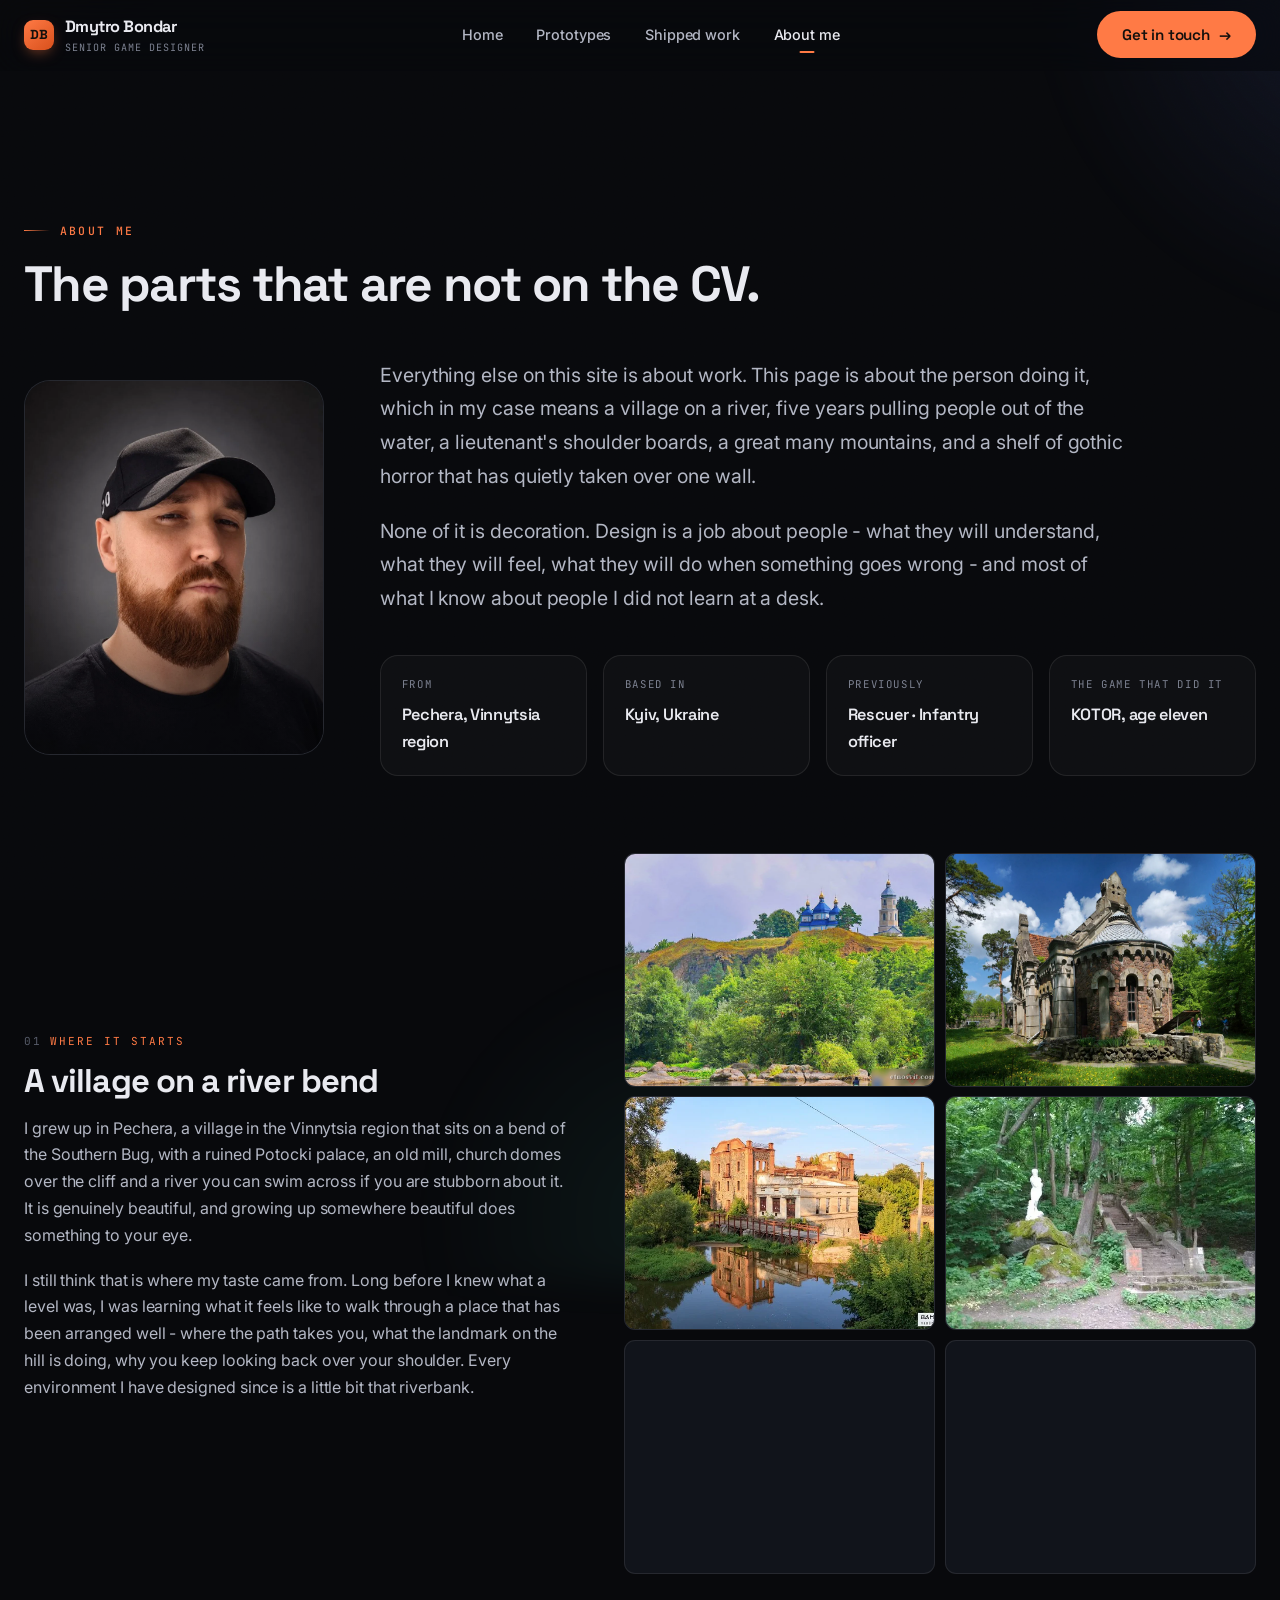
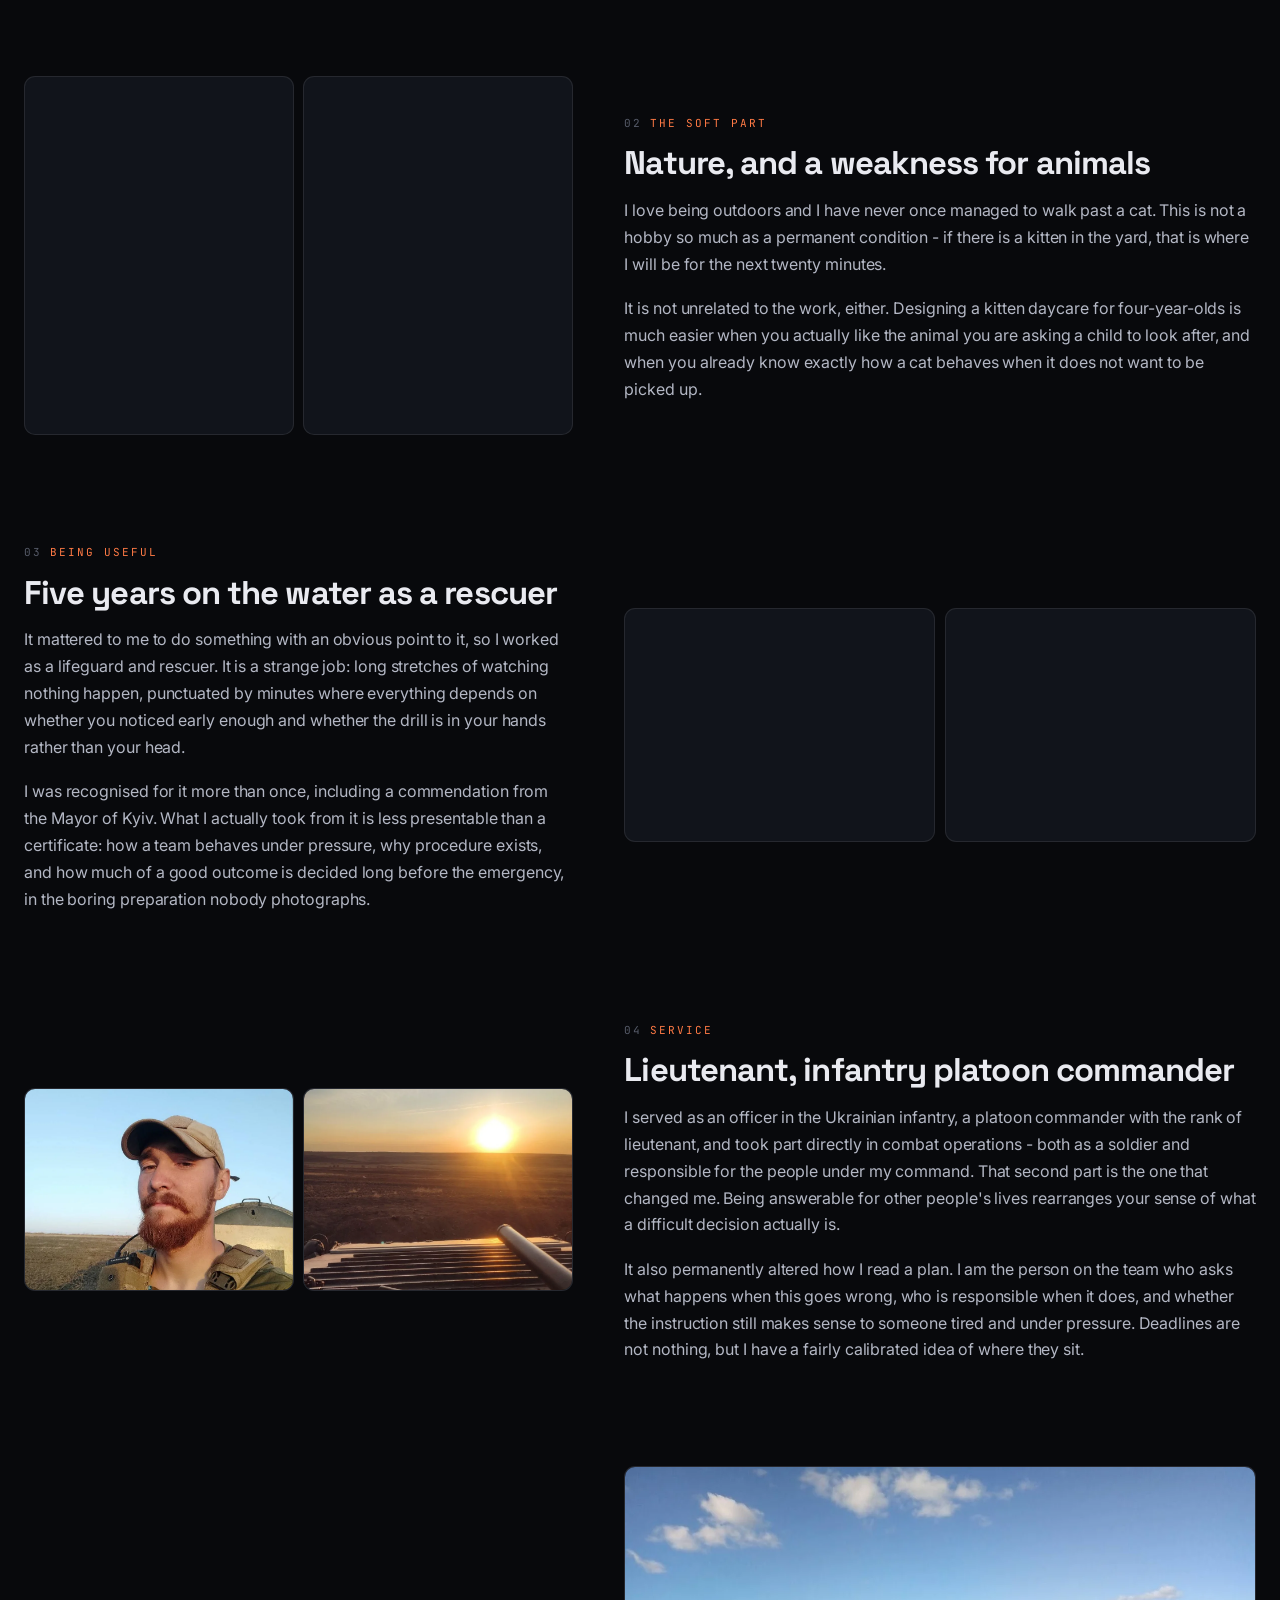
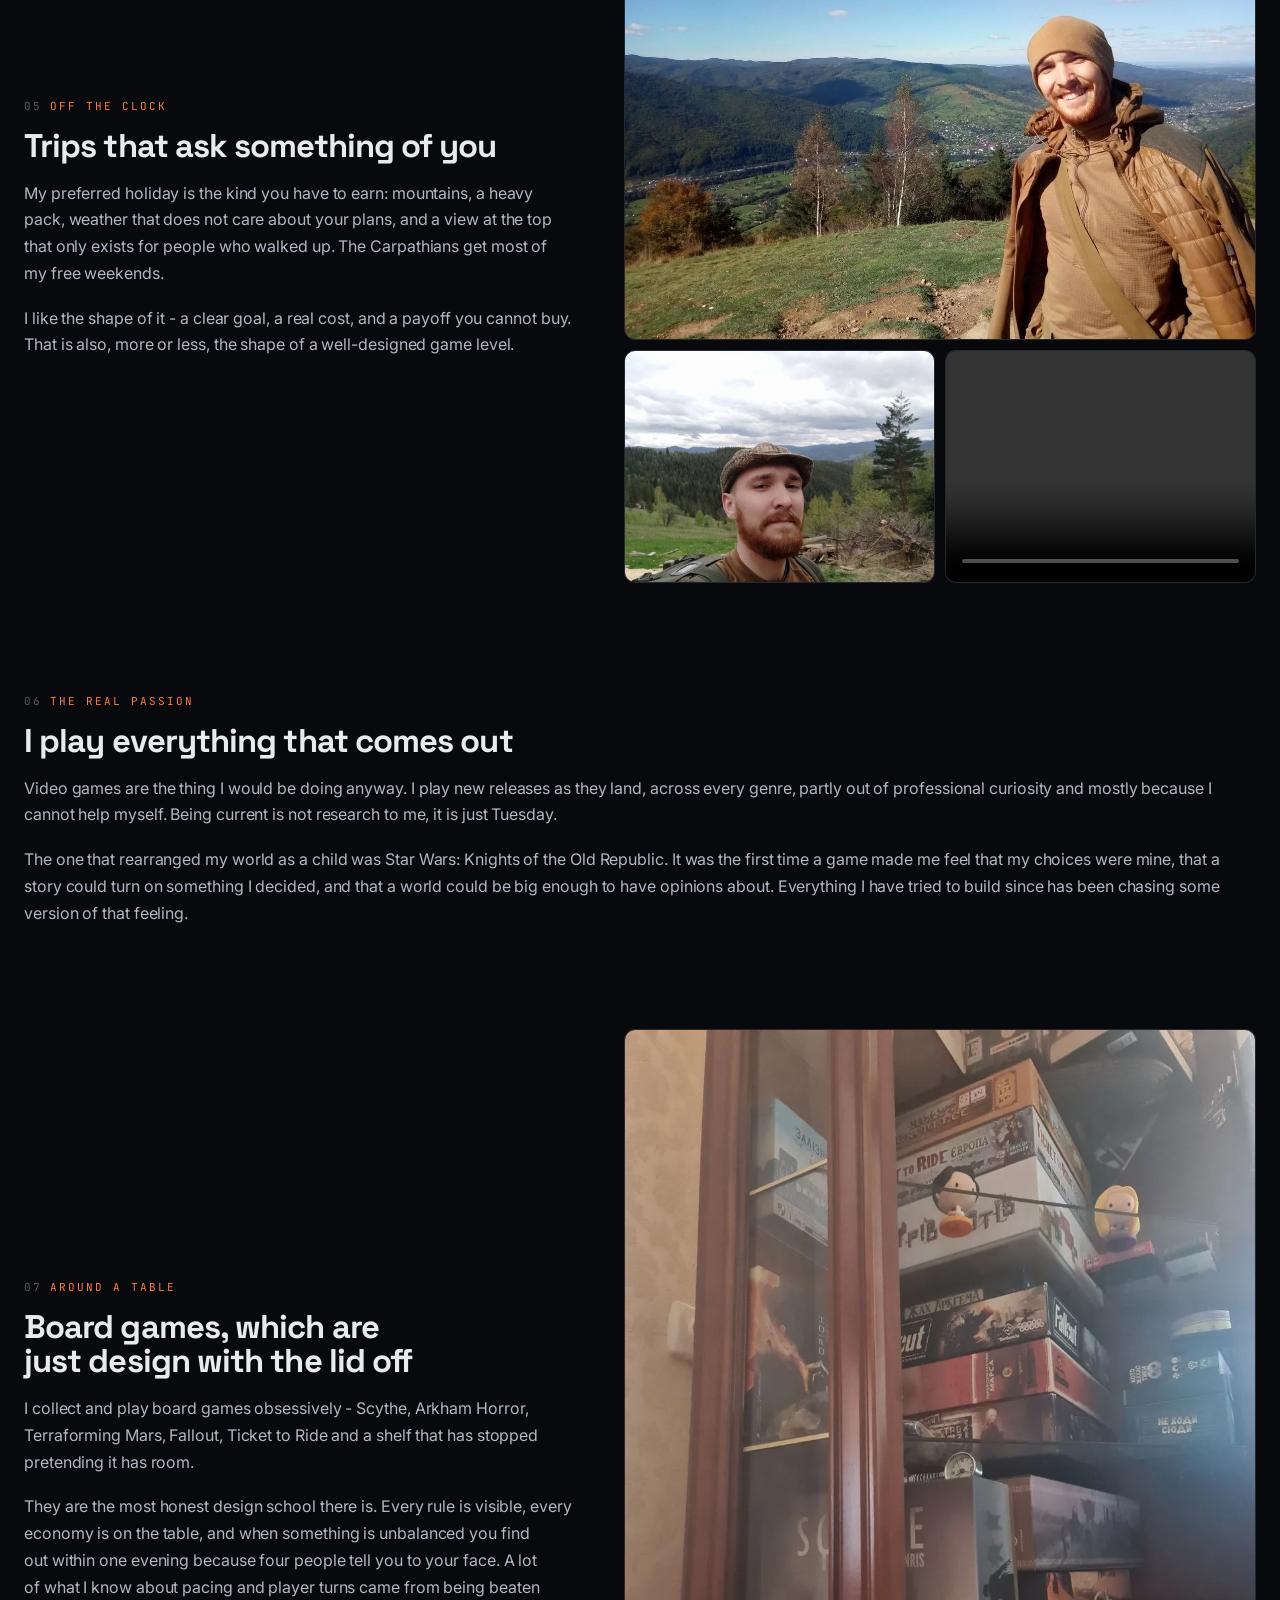
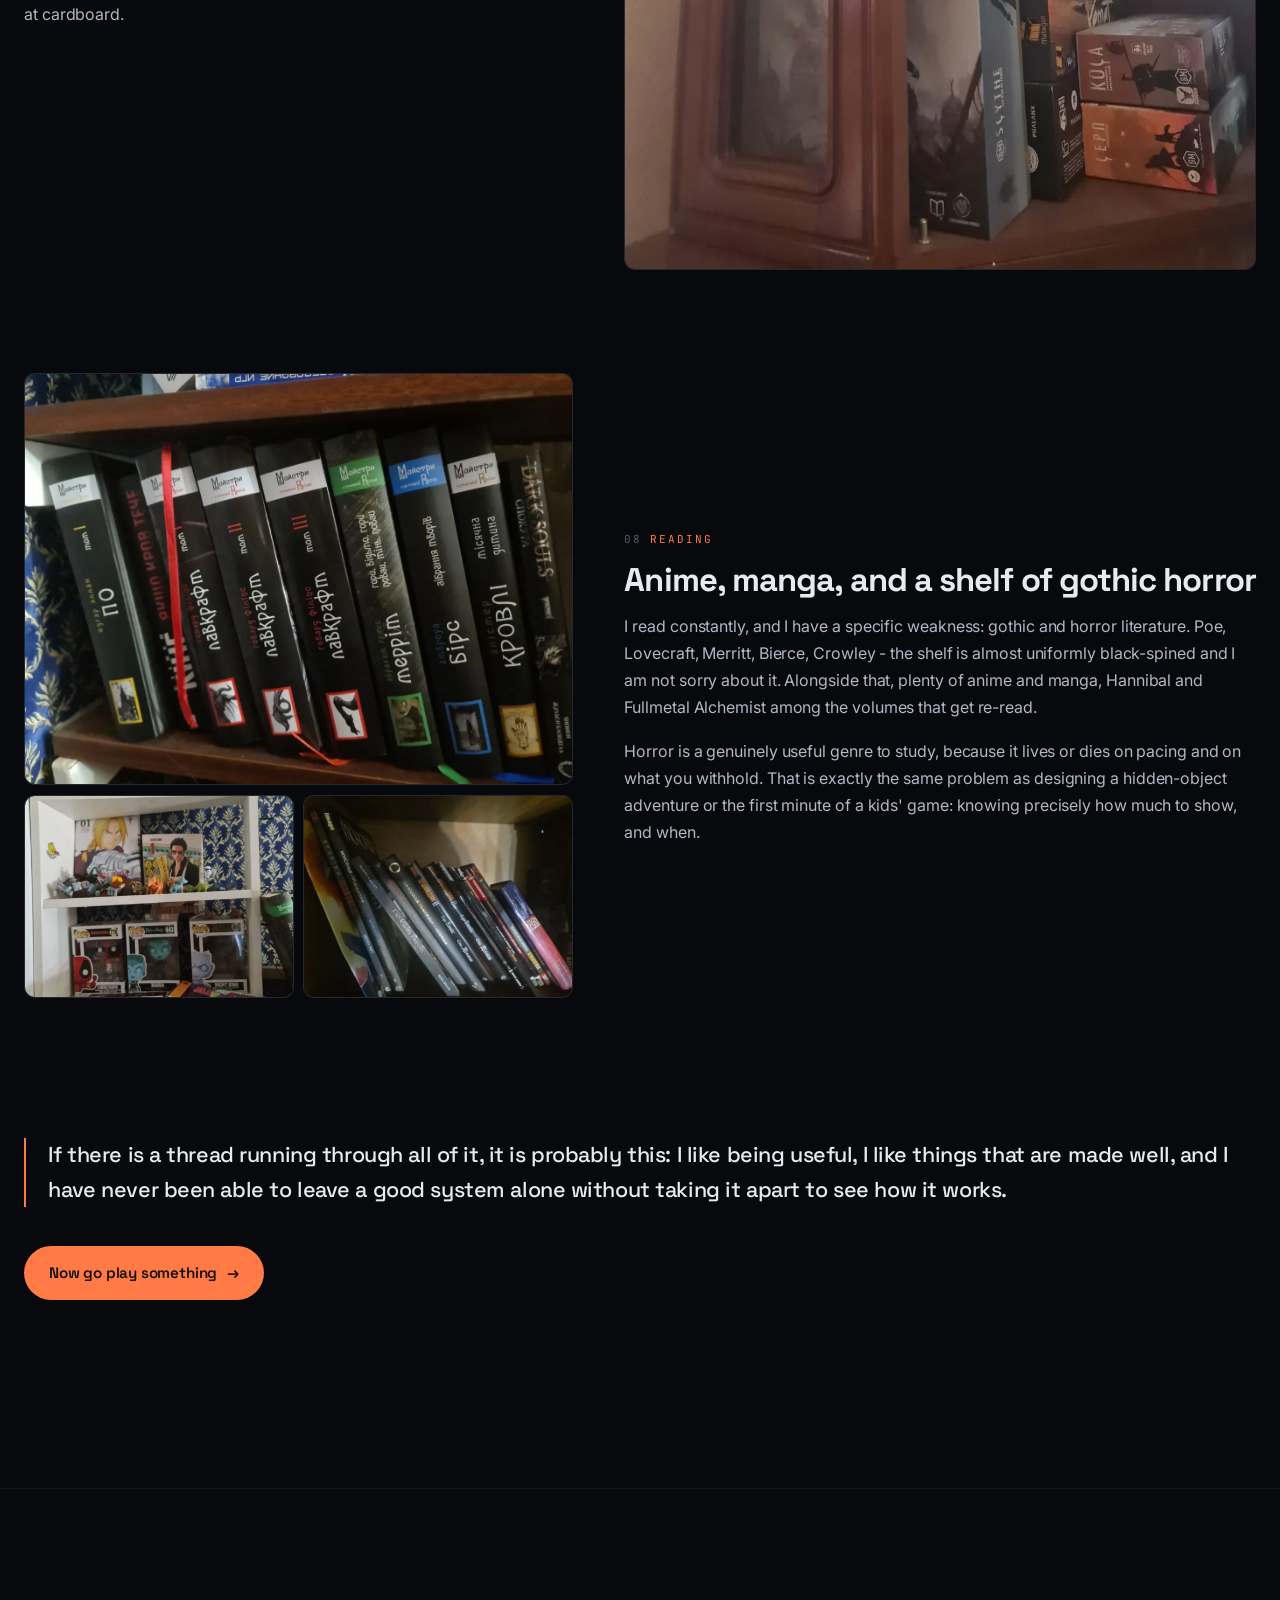
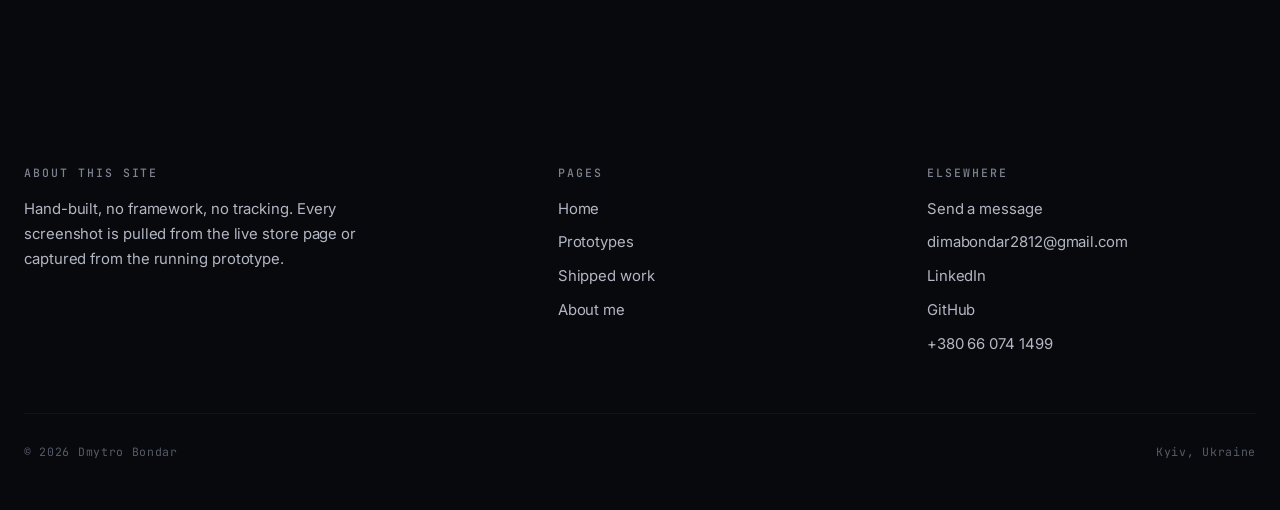
==== about.html @ 430f9eea "Lead with prototypes, add About page and a working contact form - New hero: natural headline plus th" ====
<!doctype html>
<html lang="en">
<head>
<meta charset="utf-8">
<meta name="viewport" content="width=device-width, initial-scale=1">
<title>About me - Dmytro Bondar</title>
<meta name="description" content="The parts that are not on the CV: a village in Vinnytsia region, five years as a rescuer, service as an infantry officer, mountains, board games and gothic horror.">
<meta name="author" content="Dmytro Bondar">
<link rel="canonical" href="https://jotunlegion.github.io/about.html">
<meta property="og:type" content="website">
<meta property="og:title" content="About me - Dmytro Bondar">
<meta property="og:description" content="The parts that are not on the CV: a village in Vinnytsia region, five years as a rescuer, service as an infantry officer, mountains, board games and gothic horror.">
<meta property="og:url" content="https://jotunlegion.github.io/about.html">
<meta name="twitter:card" content="summary_large_image">
<meta name="theme-color" content="#08090c">
<link rel="icon" href="data:image/svg+xml,%3Csvg xmlns='http://www.w3.org/2000/svg' viewBox='0 0 64 64'%3E%3Crect width='64' height='64' rx='15' fill='%23ff7a45'/%3E%3Ctext x='32' y='44' font-family='monospace' font-size='34' font-weight='bold' text-anchor='middle' fill='%2314100d'%3EDB%3C/text%3E%3C/svg%3E">
<link rel="preconnect" href="https://fonts.googleapis.com">
<link rel="preconnect" href="https://fonts.gstatic.com" crossorigin>
<link href="https://fonts.googleapis.com/css2?family=Inter:wght@400;500;600&family=JetBrains+Mono:wght@400;500&family=Space+Grotesk:wght@500;600;700&display=swap" rel="stylesheet">
<link rel="stylesheet" href="assets/css/style.css">
</head>
<body>
<a class="skip" href="#main">Skip to content</a>
<header class="nav">
  <div class="nav-inner">
    <a class="brand" href="index.html">
      <span class="mark" aria-hidden="true">DB</span>
      <span>Dmytro Bondar<small>SENIOR GAME DESIGNER</small></span>
    </a>
    <nav class="nav-links" aria-label="Main"><a href="index.html">Home</a><a href="lab.html">Prototypes</a><a href="work.html">Shipped work</a><a href="about.html" class="active" aria-current="page">About me</a><a class="nav-contact-m" href="#" data-contact>Get in touch &rarr;</a></nav>
    <button class="btn nav-cta" type="button" data-contact>Get in touch <span class="arrow" aria-hidden="true">&rarr;</span></button>
    <button class="burger" aria-label="Menu" aria-expanded="false"><span></span><span></span><span></span></button>
  </div>
</header>
<main id="main">

<section class="section" style="padding-bottom:clamp(3rem,6vw,5rem)">
  <div class="shell">
    <div class="section-head" style="max-width:none;margin-bottom:clamp(2rem,4vw,3rem)">
      <span class="eyebrow" data-reveal>About me</span>
      <h2 data-reveal>The parts that are not on the CV.</h2>
    </div>
    <div class="about-hero">
      <div class="about-portrait" data-reveal>
        <img src="assets/img/life/portrait.webp" alt="Dmytro Bondar" loading="eager" decoding="async">
      </div>
      <div data-reveal style="--d:120ms">
        <p class="lead">
          Everything else on this site is about work. This page is about the person doing it, which
          in my case means a village on a river, five years pulling people out of the water, a
          lieutenant's shoulder boards, a great many mountains, and a shelf of gothic horror that
          has quietly taken over one wall.
        </p>
        <p class="lead" style="margin-top:1.1rem">
          None of it is decoration. Design is a job about people - what they will understand, what
          they will feel, what they will do when something goes wrong - and most of what I know
          about people I did not learn at a desk.
        </p>
        <div class="fact-strip"><div class="fact" data-reveal data-reveal-group="fx"><span class="k">From</span><span class="v">Pechera, Vinnytsia region</span></div><div class="fact" data-reveal data-reveal-group="fx"><span class="k">Based in</span><span class="v">Kyiv, Ukraine</span></div><div class="fact" data-reveal data-reveal-group="fx"><span class="k">Previously</span><span class="v">Rescuer &middot; Infantry officer</span></div><div class="fact" data-reveal data-reveal-group="fx"><span class="k">The game that did it</span><span class="v">KOTOR, age eleven</span></div></div>
      </div>
    </div>
  </div>
</section>

<section class="section" style="padding-top:0">
  <div class="shell">
    <div class="story">
  <div class="story-item" data-reveal>
    <div class="story-text">
      <span class="story-kicker"><span class="num">01</span> Where it starts</span>
      <h3>A village on a river bend</h3>
      <p>I grew up in Pechera, a village in the Vinnytsia region that sits on a bend of the Southern Bug, with a ruined Potocki palace, an old mill, church domes over the cliff and a river you can swim across if you are stubborn about it. It is genuinely beautiful, and growing up somewhere beautiful does something to your eye.</p><p>I still think that is where my taste came from. Long before I knew what a level was, I was learning what it feels like to walk through a place that has been arranged well - where the path takes you, what the landmark on the hill is doing, why you keep looking back over your shoulder. Every environment I have designed since is a little bit that riverbank.</p>
    </div>
    <div class="shots"><figure><img src="assets/img/life/village-1.webp" alt="A village on a river bend" loading="lazy" decoding="async"></figure><figure><img src="assets/img/life/village-2.webp" alt="A village on a river bend" loading="lazy" decoding="async"></figure><figure><img src="assets/img/life/village-3.webp" alt="A village on a river bend" loading="lazy" decoding="async"></figure><figure><img src="assets/img/life/village-4.webp" alt="A village on a river bend" loading="lazy" decoding="async"></figure><figure><img src="assets/img/life/village-5.webp" alt="A village on a river bend" loading="lazy" decoding="async"></figure><figure><img src="assets/img/life/village-6.webp" alt="A village on a river bend" loading="lazy" decoding="async"></figure></div>
  </div>
  <div class="story-item" data-reveal>
    <div class="story-text">
      <span class="story-kicker"><span class="num">02</span> The soft part</span>
      <h3>Nature, and a weakness for animals</h3>
      <p>I love being outdoors and I have never once managed to walk past a cat. This is not a hobby so much as a permanent condition - if there is a kitten in the yard, that is where I will be for the next twenty minutes.</p><p>It is not unrelated to the work, either. Designing a kitten daycare for four-year-olds is much easier when you actually like the animal you are asking a child to look after, and when you already know exactly how a cat behaves when it does not want to be picked up.</p>
    </div>
    <div class="shots tall"><figure><img src="assets/img/life/animals-1.webp" alt="Nature, and a weakness for animals" loading="lazy" decoding="async"></figure><figure><img src="assets/img/life/animals-2.webp" alt="Nature, and a weakness for animals" loading="lazy" decoding="async"></figure></div>
  </div>
  <div class="story-item" data-reveal>
    <div class="story-text">
      <span class="story-kicker"><span class="num">03</span> Being useful</span>
      <h3>Five years on the water as a rescuer</h3>
      <p>It mattered to me to do something with an obvious point to it, so I worked as a lifeguard and rescuer. It is a strange job: long stretches of watching nothing happen, punctuated by minutes where everything depends on whether you noticed early enough and whether the drill is in your hands rather than your head.</p><p>I was recognised for it more than once, including a commendation from the Mayor of Kyiv. What I actually took from it is less presentable than a certificate: how a team behaves under pressure, why procedure exists, and how much of a good outcome is decided long before the emergency, in the boring preparation nobody photographs.</p>
    </div>
    <div class="shots"><figure><img src="assets/img/life/rescue-1.webp" alt="Five years on the water as a rescuer" loading="lazy" decoding="async"></figure><figure><img src="assets/img/life/rescue-2.webp" alt="Five years on the water as a rescuer" loading="lazy" decoding="async"></figure></div>
  </div>
  <div class="story-item" data-reveal>
    <div class="story-text">
      <span class="story-kicker"><span class="num">04</span> Service</span>
      <h3>Lieutenant, infantry platoon commander</h3>
      <p>I served as an officer in the Ukrainian infantry, a platoon commander with the rank of lieutenant, and took part directly in combat operations - both as a soldier and responsible for the people under my command. That second part is the one that changed me. Being answerable for other people's lives rearranges your sense of what a difficult decision actually is.</p><p>It also permanently altered how I read a plan. I am the person on the team who asks what happens when this goes wrong, who is responsible when it does, and whether the instruction still makes sense to someone tired and under pressure. Deadlines are not nothing, but I have a fairly calibrated idea of where they sit.</p>
    </div>
    <div class="shots"><figure><img src="assets/img/life/army-1.webp" alt="Lieutenant, infantry platoon commander" loading="lazy" decoding="async"></figure><figure><img src="assets/img/life/army-2.webp" alt="Lieutenant, infantry platoon commander" loading="lazy" decoding="async"></figure></div>
  </div>
  <div class="story-item" data-reveal>
    <div class="story-text">
      <span class="story-kicker"><span class="num">05</span> Off the clock</span>
      <h3>Trips that ask something of you</h3>
      <p>My preferred holiday is the kind you have to earn: mountains, a heavy pack, weather that does not care about your plans, and a view at the top that only exists for people who walked up. The Carpathians get most of my free weekends.</p><p>I like the shape of it - a clear goal, a real cost, and a payoff you cannot buy. That is also, more or less, the shape of a well-designed game level.</p>
    </div>
    <div class="shots"><figure><img src="assets/img/life/travel-1.webp" alt="Trips that ask something of you" loading="lazy" decoding="async"></figure><figure><img src="assets/img/life/travel-2.webp" alt="Trips that ask something of you" loading="lazy" decoding="async"></figure><figure><video src="assets/img/life/travel.mp4" muted loop playsinline controls preload="metadata" aria-label="Trips that ask something of you"></video></figure></div>
  </div>
  <div class="story-item" data-reveal style="grid-template-columns:1fr">
    <div class="story-text">
      <span class="story-kicker"><span class="num">06</span> The real passion</span>
      <h3>I play everything that comes out</h3>
      <p>Video games are the thing I would be doing anyway. I play new releases as they land, across every genre, partly out of professional curiosity and mostly because I cannot help myself. Being current is not research to me, it is just Tuesday.</p><p>The one that rearranged my world as a child was <a href="https://store.steampowered.com/app/32370/STAR_WARS_Knights_of_the_Old_Republic/" target="_blank" rel="noopener">Star Wars: Knights of the Old Republic</a>. It was the first time a game made me feel that my choices were mine, that a story could turn on something I decided, and that a world could be big enough to have opinions about. Everything I have tried to build since has been chasing some version of that feeling.</p>
    </div>
  </div>
  <div class="story-item" data-reveal>
    <div class="story-text">
      <span class="story-kicker"><span class="num">07</span> Around a table</span>
      <h3>Board games, which are just design with the lid off</h3>
      <p>I collect and play board games obsessively - Scythe, Arkham Horror, Terraforming Mars, Fallout, Ticket to Ride and a shelf that has stopped pretending it has room.</p><p>They are the most honest design school there is. Every rule is visible, every economy is on the table, and when something is unbalanced you find out within one evening because four people tell you to your face. A lot of what I know about pacing and player turns came from being beaten at cardboard.</p>
    </div>
    <div class="shots tall one"><figure><img src="assets/img/life/tabletop.webp" alt="Board games, which are just design with the lid off" loading="lazy" decoding="async"></figure></div>
  </div>
  <div class="story-item" data-reveal>
    <div class="story-text">
      <span class="story-kicker"><span class="num">08</span> Reading</span>
      <h3>Anime, manga, and a shelf of gothic horror</h3>
      <p>I read constantly, and I have a specific weakness: gothic and horror literature. Poe, Lovecraft, Merritt, Bierce, Crowley - the shelf is almost uniformly black-spined and I am not sorry about it. Alongside that, plenty of anime and manga, Hannibal and Fullmetal Alchemist among the volumes that get re-read.</p><p>Horror is a genuinely useful genre to study, because it lives or dies on pacing and on what you withhold. That is exactly the same problem as designing a hidden-object adventure or the first minute of a kids' game: knowing precisely how much to show, and when.</p>
    </div>
    <div class="shots"><figure><img src="assets/img/life/books-1.webp" alt="Anime, manga, and a shelf of gothic horror" loading="lazy" decoding="async"></figure><figure><img src="assets/img/life/books-2.webp" alt="Anime, manga, and a shelf of gothic horror" loading="lazy" decoding="async"></figure><figure><img src="assets/img/life/books-3.webp" alt="Anime, manga, and a shelf of gothic horror" loading="lazy" decoding="async"></figure></div>
  </div></div>
  </div>
</section>

<section class="section" style="padding-top:0">
  <div class="shell">
    <p class="quote" data-reveal>
      If there is a thread running through all of it, it is probably this: I like being useful, I
      like things that are made well, and I have never been able to leave a good system alone
      without taking it apart to see how it works.
    </p>
    <div style="margin-top:2.4rem" data-reveal>
      <a class="btn" href="lab.html">Now go play something <span class="arrow" aria-hidden="true">&rarr;</span></a>
    </div>
  </div>
</section>

</main>
<footer class="footer">
  <div class="shell">
    <p class="big-cta" data-reveal>Have a game that needs a designer?<br><a href="#" data-contact>Write me a message &rarr;</a></p>
    <div class="footer-grid" style="margin-top:3.2rem">
      <div>
        <h4>About this site</h4>
        <p style="font-size:.93rem;max-width:38ch">Hand-built, no framework, no tracking. Every screenshot is pulled from the live store page or captured from the running prototype.</p>
      </div>
      <div>
        <h4>Pages</h4>
        <div class="footer-list">
          <a href="index.html">Home</a>
          <a href="lab.html">Prototypes</a>
          <a href="work.html">Shipped work</a>
          <a href="about.html">About me</a>
        </div>
      </div>
      <div>
        <h4>Elsewhere</h4>
        <div class="footer-list">
          <a href="#" data-contact>Send a message</a>
          <a href="mailto:dimabondar2812@gmail.com">dimabondar2812@gmail.com</a>
          <a href="https://www.linkedin.com/in/dmytro-bondar-63a94a144/" target="_blank" rel="noopener">LinkedIn</a>
          <a href="https://github.com/jotunlegion" target="_blank" rel="noopener">GitHub</a>
          <a href="tel:+380660741499">+380 66 074 1499</a>
        </div>
      </div>
    </div>
    <div class="footer-bottom">
      <span>&copy; <span id="year">2026</span> Dmytro Bondar</span>
      <span>Kyiv, Ukraine</span>
    </div>
  </div>
</footer>

<div class="lb" id="lightbox" role="dialog" aria-modal="true" aria-label="Screenshot viewer">
  <button class="lb-close" aria-label="Close">&times;</button>
  <button class="lb-nav prev" aria-label="Previous">&#8249;</button>
  <button class="lb-nav next" aria-label="Next">&#8250;</button>
  <figure><img alt=""><figcaption></figcaption></figure>
</div>

<div class="modal" id="contact" role="dialog" aria-modal="true" aria-labelledby="contact-title">
  <div class="modal-card">
    <button class="modal-close" type="button" aria-label="Close">&times;</button>
    <h3 id="contact-title">Say hello</h3>
    <p>A role, a project, a question about something on this site &mdash; all welcome. Write below and it lands straight in my inbox.</p>
    <form action="https://formsubmit.co/ajax/dimabondar2812@gmail.com" method="post" data-mailto="dimabondar2812@gmail.com" novalidate>
      <div class="field">
        <label for="cf-name">Your name</label>
        <input id="cf-name" name="name" type="text" autocomplete="name" placeholder="Jane Doe" required>
      </div>
      <div class="field">
        <label for="cf-email">Your email</label>
        <input id="cf-email" name="email" type="email" autocomplete="email" placeholder="jane@studio.com" required>
      </div>
      <div class="field">
        <label for="cf-subject">Subject</label>
        <input id="cf-subject" name="subject" type="text" placeholder="Senior game designer role">
      </div>
      <div class="field">
        <label for="cf-message">Message</label>
        <textarea id="cf-message" name="message" placeholder="Tell me what you are building." required></textarea>
      </div>
      <div class="modal-actions">
        <button class="btn" type="submit">Send message <span class="arrow" aria-hidden="true">&rarr;</span></button>
        <a class="btn ghost" href="mailto:dimabondar2812@gmail.com">Use my mail app instead</a>
      </div>
      <p class="form-status" role="status" aria-live="polite"></p>
      <p class="form-note">Or reach me directly: <a href="mailto:dimabondar2812@gmail.com">dimabondar2812@gmail.com</a> &middot; <a href="tel:+380660741499">+380 66 074 1499</a></p>
    </form>
  </div>
</div>

<script src="assets/js/main.js"></script>
</body>
</html>
---- assets/css/style.css ----
/* ============================================================
   Dmytro Bondar - portfolio
   Dark, editorial, motion-forward. Handwritten, no framework.
   ============================================================ */

/* ---------- 1. Tokens ---------- */
:root {
  --bg:        #08090c;
  --bg-soft:   #0d0f14;
  --bg-raise:  #11141b;
  --surface:   rgba(255,255,255,.028);
  --surface-2: rgba(255,255,255,.055);
  --line:      rgba(255,255,255,.085);
  --line-soft: rgba(255,255,255,.045);

  --text:      #e9eaf0;
  --text-2:    #b3b7c4;
  --muted:     #7d8291;
  --faint:     #565b69;

  --accent:    #ff7a45;
  --accent-lo: #ff9c6e;
  --accent-dk: #d8501c;
  --cool:      #6f8cff;
  --mint:      #4fd6b0;

  --radius:    18px;
  --radius-sm: 11px;
  --radius-lg: 26px;

  --shell:     min(1240px, 100% - 3rem);
  --ease:      cubic-bezier(.22,.61,.36,1);
  --ease-out:  cubic-bezier(.16,1,.3,1);

  --font-display: 'Space Grotesk', 'Segoe UI', system-ui, sans-serif;
  --font-body:    'Inter', 'Segoe UI', system-ui, sans-serif;
  --font-mono:    'JetBrains Mono', ui-monospace, 'SF Mono', Menlo, monospace;
}

*, *::before, *::after { box-sizing: border-box; }

html {
  scroll-behavior: smooth;
  -webkit-text-size-adjust: 100%;
  /* `clip` rather than `hidden`: it contains the fixed ambient layer without
     breaking `position: sticky` on the nav, which `hidden` would. */
  overflow-x: clip;
}
@media (prefers-reduced-motion: reduce) {
  html { scroll-behavior: auto; }
  *, *::before, *::after {
    animation-duration: .001ms !important;
    transition-duration: .001ms !important;
  }
}

body {
  margin: 0;
  background: var(--bg);
  color: var(--text);
  font-family: var(--font-body);
  font-size: 16.5px;
  line-height: 1.68;
  letter-spacing: -.005em;
  -webkit-font-smoothing: antialiased;
  overflow-x: clip;
}

/* Ambient field: two slow-drifting colour clouds plus a fixed grain sheet.
   Both are pointer-events:none so they never eat a click. */
body::before {
  content: '';
  position: fixed; inset: -30vmax;
  z-index: -2;
  pointer-events: none;
  background:
    radial-gradient(38vmax 38vmax at 18% 8%,  rgba(255,122,69,.13), transparent 62%),
    radial-gradient(42vmax 42vmax at 86% 22%, rgba(111,140,255,.11), transparent 64%),
    radial-gradient(34vmax 34vmax at 52% 96%, rgba(79,214,176,.075), transparent 60%);
  filter: blur(18px);
  animation: drift 34s var(--ease) infinite alternate;
}
body::after {
  content: '';
  position: fixed; inset: 0;
  z-index: -1;
  pointer-events: none;
  opacity: .5;
  mix-blend-mode: overlay;
  background-image: url("data:image/svg+xml,%3Csvg xmlns='http://www.w3.org/2000/svg' width='220' height='220'%3E%3Cfilter id='n'%3E%3CfeTurbulence type='fractalNoise' baseFrequency='.82' numOctaves='4'/%3E%3C/filter%3E%3Crect width='100%25' height='100%25' filter='url(%23n)' opacity='.42'/%3E%3C/svg%3E");
}
@keyframes drift {
  from { transform: translate3d(-2%, -1%, 0) scale(1);    }
  to   { transform: translate3d( 3%,  2%, 0) scale(1.09); }
}

/* ---------- 2. Primitives ---------- */
.shell { width: var(--shell); margin-inline: auto; }

h1, h2, h3, h4 {
  font-family: var(--font-display);
  font-weight: 700;
  line-height: 1.06;
  letter-spacing: -.035em;
  margin: 0;
  text-wrap: balance;
}
h1 { font-size: clamp(2.9rem, 7.4vw, 5.6rem); }
h2 { font-size: clamp(2rem, 4.2vw, 3.1rem); }
h3 { font-size: clamp(1.2rem, 2vw, 1.5rem); letter-spacing: -.028em; }
p  { margin: 0 0 1.1em; color: var(--text-2); text-wrap: pretty; }
p:last-child { margin-bottom: 0; }

a { color: inherit; text-decoration: none; }

.lead {
  font-size: clamp(1.06rem, 1.55vw, 1.22rem);
  line-height: 1.72;
  color: var(--text-2);
  max-width: 62ch;
}

/* Small mono eyebrow used above every section title */
.eyebrow {
  display: inline-flex; align-items: center; gap: .6rem;
  font-family: var(--font-mono);
  font-size: .715rem;
  font-weight: 500;
  letter-spacing: .21em;
  text-transform: uppercase;
  color: var(--accent);
  margin-bottom: 1.15rem;
}
.eyebrow::before {
  content: '';
  width: 26px; height: 1px;
  background: linear-gradient(90deg, var(--accent), transparent);
}

.section { padding: clamp(5rem, 11vw, 9rem) 0; position: relative; }
.section-head { max-width: 68ch; margin-bottom: clamp(2.6rem, 5vw, 4rem); }
.section-head p { margin-top: 1.15rem; }

.rule { height: 1px; background: linear-gradient(90deg, var(--line), transparent); border: 0; margin: 0; }

/* Buttons */
.btn {
  --btn-bg: var(--accent);
  --btn-fg: #14100d;
  display: inline-flex; align-items: center; gap: .6rem;
  padding: .82rem 1.5rem;
  border: 1px solid transparent;
  border-radius: 100px;
  background: var(--btn-bg);
  color: var(--btn-fg);
  font-family: var(--font-display);
  font-size: .95rem;
  font-weight: 600;
  letter-spacing: -.012em;
  cursor: pointer;
  transition: transform .32s var(--ease-out), box-shadow .32s var(--ease-out), background .25s;
  will-change: transform;
}
.btn:hover { transform: translateY(-2px); box-shadow: 0 12px 30px -10px rgba(255,122,69,.55); }
.btn:active { transform: translateY(0); }
.btn:focus-visible { outline: 2px solid var(--accent-lo); outline-offset: 3px; }
.btn .arrow { transition: transform .32s var(--ease-out); }
.btn:hover .arrow { transform: translateX(4px); }

.btn.ghost {
  --btn-bg: transparent;
  --btn-fg: var(--text);
  border-color: var(--line);
  backdrop-filter: blur(8px);
}
.btn.ghost:hover { background: var(--surface-2); border-color: rgba(255,255,255,.2); box-shadow: none; }

/* Tag / chip */
.tag {
  display: inline-flex; align-items: center; gap: .38rem;
  padding: .3rem .68rem;
  border: 1px solid var(--line);
  border-radius: 100px;
  background: var(--surface);
  font-family: var(--font-mono);
  font-size: .69rem;
  font-weight: 500;
  letter-spacing: .06em;
  color: var(--text-2);
  white-space: nowrap;
}
.tag.hot  { border-color: rgba(255,122,69,.4);   color: var(--accent-lo); background: rgba(255,122,69,.09); }
.tag.cool { border-color: rgba(111,140,255,.38); color: #9fb0ff;          background: rgba(111,140,255,.09); }
.tag.mint { border-color: rgba(79,214,176,.34);  color: #7ee6c6;          background: rgba(79,214,176,.08); }

/* ---------- 3. Nav ---------- */
.nav {
  position: sticky; top: 0; z-index: 60;
  backdrop-filter: blur(18px) saturate(150%);
  background: rgba(8,9,12,.6);
  border-bottom: 1px solid transparent;
  transition: background .3s, border-color .3s;
}
.nav.stuck { background: rgba(8,9,12,.86); border-bottom-color: var(--line-soft); }
.nav-inner {
  width: var(--shell); margin-inline: auto;
  display: flex; align-items: center; justify-content: space-between; gap: 1.5rem;
  height: 70px;
}
.brand {
  display: flex; align-items: center; gap: .68rem;
  font-family: var(--font-display); font-weight: 700;
  letter-spacing: -.03em; font-size: 1.02rem;
}
.brand .mark {
  display: grid; place-items: center;
  width: 30px; height: 30px; border-radius: 9px;
  background: linear-gradient(140deg, var(--accent), var(--accent-dk));
  color: #14100d; font-size: .82rem; font-weight: 700;
  box-shadow: 0 5px 16px -6px rgba(255,122,69,.75);
}
.brand small { display: block; font-family: var(--font-mono); font-size: .63rem; font-weight: 400; color: var(--muted); letter-spacing: .1em; }

.nav-links { display: flex; align-items: center; gap: .3rem; }
.nav-links a {
  position: relative;
  padding: .5rem .9rem;
  border-radius: 100px;
  font-size: .9rem; font-weight: 500;
  color: var(--text-2);
  transition: color .22s, background .22s;
}
.nav-links a:hover { color: var(--text); background: var(--surface); }
.nav-links a.active { color: var(--text); }
.nav-links a.active::after {
  content: ''; position: absolute; left: 50%; bottom: 2px;
  width: 15px; height: 2px; border-radius: 2px;
  background: var(--accent);
  transform: translateX(-50%);
}
.nav-cta { display: inline-flex; }

.burger { display: none; width: 40px; height: 40px; border: 1px solid var(--line); border-radius: 11px; background: var(--surface); cursor: pointer; }
.burger span { display: block; width: 16px; height: 1.5px; background: var(--text); margin: 3.5px auto; transition: transform .3s var(--ease), opacity .2s; }
.burger.open span:nth-child(1) { transform: translateY(5px) rotate(45deg); }
.burger.open span:nth-child(2) { opacity: 0; }
.burger.open span:nth-child(3) { transform: translateY(-5px) rotate(-45deg); }

@media (max-width: 800px) {
  .burger { display: block; }
  .nav-cta { display: none; }
  .nav-links {
    position: absolute; top: 70px; left: 0; right: 0;
    flex-direction: column; align-items: stretch; gap: 0;
    padding: .6rem 1.5rem 1.3rem;
    background: rgba(8,9,12,.97);
    border-bottom: 1px solid var(--line-soft);
    backdrop-filter: blur(18px);
    clip-path: inset(0 0 100% 0);
    transition: clip-path .4s var(--ease-out);
  }
  .nav-links.open { clip-path: inset(0 0 0 0); }
  .nav-links a { padding: .85rem .4rem; font-size: 1.05rem; }
  .nav-links a.active::after { left: .4rem; transform: none; bottom: 8px; }
}

/* ---------- 4. Hero ---------- */
.hero { position: relative; padding: clamp(4rem, 9vw, 7.5rem) 0 clamp(3.5rem, 7vw, 6rem); overflow: hidden; }
.hero-grid { display: grid; grid-template-columns: minmax(0,1.55fr) minmax(0,1fr); gap: clamp(2rem, 5vw, 4.5rem); align-items: center; }
@media (max-width: 960px) { .hero-grid { grid-template-columns: 1fr; } }

.hero h1 { margin-bottom: 1.4rem; }
.hero h1 .grad {
  background: linear-gradient(104deg, var(--accent) 8%, var(--accent-lo) 42%, var(--cool) 96%);
  -webkit-background-clip: text; background-clip: text;
  -webkit-text-fill-color: transparent;
}
.hero-role {
  display: flex; flex-wrap: wrap; align-items: center; gap: .55rem;
  font-family: var(--font-mono); font-size: .78rem;
  letter-spacing: .13em; text-transform: uppercase;
  color: var(--muted); margin-bottom: 1.7rem;
}
.hero-role .dot { width: 5px; height: 5px; border-radius: 50%; background: var(--mint); box-shadow: 0 0 0 3px rgba(79,214,176,.16); }
.hero-actions { display: flex; flex-wrap: wrap; gap: .8rem; margin-top: 2.2rem; }

/* Stat card */
.hero-card {
  position: relative;
  padding: 1.7rem;
  border: 1px solid var(--line);
  border-radius: var(--radius-lg);
  background: linear-gradient(160deg, rgba(255,255,255,.055), rgba(255,255,255,.012));
  backdrop-filter: blur(10px);
  overflow: hidden;
}
.hero-card::before {
  content: ''; position: absolute; inset: 0;
  background: radial-gradient(60% 45% at 78% 4%, rgba(255,122,69,.2), transparent 70%);
  pointer-events: none;
}
.hero-card h4 { font-size: .74rem; font-family: var(--font-mono); font-weight: 500; letter-spacing: .17em; text-transform: uppercase; color: var(--muted); margin-bottom: 1.2rem; }
.stat-row { display: flex; align-items: baseline; justify-content: space-between; gap: 1rem; padding: .82rem 0; border-bottom: 1px solid var(--line-soft); }
.stat-row:last-child { border-bottom: 0; padding-bottom: 0; }
.stat-row .k { font-size: .87rem; color: var(--muted); }
.stat-row .v { font-family: var(--font-display); font-size: 1.65rem; font-weight: 700; letter-spacing: -.04em; }
.stat-row .v em { font-style: normal; font-size: .95rem; color: var(--accent); margin-left: .15rem; }

/* Marquee */
.marquee { position: relative; overflow: hidden; padding: 1.5rem 0; border-block: 1px solid var(--line-soft); -webkit-mask-image: linear-gradient(90deg, transparent, #000 12%, #000 88%, transparent); mask-image: linear-gradient(90deg, transparent, #000 12%, #000 88%, transparent); }
.marquee-track { display: flex; width: max-content; gap: 3.4rem; animation: slide 34s linear infinite; }
.marquee:hover .marquee-track { animation-play-state: paused; }
.marquee-track span { font-family: var(--font-display); font-size: 1.02rem; font-weight: 500; color: var(--faint); letter-spacing: -.02em; white-space: nowrap; transition: color .25s; }
.marquee-track span:hover { color: var(--text-2); }
@keyframes slide { to { transform: translateX(-50%); } }

/* ---------- 5. Cards / grids ---------- */
.grid { display: grid; gap: 1.15rem; }
.grid.two   { grid-template-columns: repeat(auto-fit, minmax(320px, 1fr)); }
.grid.three { grid-template-columns: repeat(auto-fill, minmax(310px, 1fr)); }
.grid.four  { grid-template-columns: repeat(auto-fit,  minmax(232px, 1fr)); }

.card {
  position: relative;
  padding: 1.6rem;
  border: 1px solid var(--line);
  border-radius: var(--radius);
  background: var(--surface);
  transition: border-color .3s, background .3s, transform .4s var(--ease-out);
}
.card:hover { border-color: rgba(255,255,255,.17); background: var(--surface-2); transform: translateY(-3px); }
.card h3 { margin-bottom: .6rem; }
.card p { font-size: .95rem; }

/* Timeline */
.tl { position: relative; padding-left: 2.1rem; }
.tl::before { content: ''; position: absolute; left: 6px; top: 8px; bottom: 8px; width: 1px; background: linear-gradient(180deg, var(--accent), rgba(111,140,255,.4) 55%, transparent); }
.tl-item { position: relative; padding-bottom: 2.9rem; }
.tl-item:last-child { padding-bottom: 0; }
.tl-item::before {
  content: ''; position: absolute; left: -2.1rem; top: 8px;
  width: 13px; height: 13px; border-radius: 50%;
  background: var(--bg); border: 2px solid var(--accent);
  box-shadow: 0 0 0 4px rgba(255,122,69,.12);
}
.tl-item.past::before { border-color: var(--faint); box-shadow: none; }
.tl-when { font-family: var(--font-mono); font-size: .74rem; letter-spacing: .12em; text-transform: uppercase; color: var(--accent); margin-bottom: .5rem; }
.tl-item.past .tl-when { color: var(--muted); }
.tl-where { display: flex; flex-wrap: wrap; align-items: baseline; gap: .55rem; margin-bottom: .9rem; }
.tl-where .co { font-family: var(--font-mono); font-size: .82rem; color: var(--muted); }
.tl-where .co::before { content: '\00b7  '; }
.tl ul { margin: 1rem 0 0; padding: 0; list-style: none; display: grid; gap: .5rem; }
.tl li { position: relative; padding-left: 1.35rem; font-size: .945rem; color: var(--text-2); }
.tl li::before { content: ''; position: absolute; left: 0; top: .68em; width: 6px; height: 1px; background: var(--accent); }

/* ---------- 6. Project cards ---------- */
.proj {
  position: relative;
  display: flex; flex-direction: column;
  border: 1px solid var(--line);
  border-radius: var(--radius);
  background: var(--bg-soft);
  overflow: hidden;
  transition: border-color .35s, transform .45s var(--ease-out), box-shadow .45s var(--ease-out);
}
.proj:hover { border-color: rgba(255,255,255,.2); transform: translateY(-5px); box-shadow: 0 26px 50px -28px rgba(0,0,0,.9); }

.proj-shot {
  position: relative; aspect-ratio: 16 / 10;
  background: linear-gradient(150deg, #14161d, #0b0d12);
  overflow: hidden; cursor: zoom-in;
}
.proj-shot img { width: 100%; height: 100%; object-fit: cover; display: block; transition: transform .7s var(--ease-out); }
.proj:hover .proj-shot img { transform: scale(1.055); }
.proj-shot.portrait img { object-fit: contain; background: radial-gradient(70% 60% at 50% 40%, #191d27, #0a0c11); }
.proj-shot::after {
  content: ''; position: absolute; inset: 0;
  background: linear-gradient(180deg, transparent 45%, rgba(8,9,12,.82));
  pointer-events: none;
}
.proj-badge {
  position: absolute; top: .85rem; left: .85rem; z-index: 2;
  display: inline-flex; align-items: center; gap: .4rem;
  padding: .32rem .68rem; border-radius: 100px;
  background: rgba(8,9,12,.74); border: 1px solid var(--line);
  backdrop-filter: blur(9px);
  font-family: var(--font-mono); font-size: .655rem; letter-spacing: .1em; text-transform: uppercase;
}
.proj-badge.zero { color: var(--accent-lo); border-color: rgba(255,122,69,.45); }
.proj-badge.ops  { color: #9fb0ff;          border-color: rgba(111,140,255,.42); }

.proj-body { padding: 1.4rem 1.5rem 1.6rem; display: flex; flex-direction: column; flex: 1; }
.proj-top { display: flex; align-items: flex-start; gap: .9rem; margin-bottom: .85rem; }
.proj-icon { width: 44px; height: 44px; border-radius: 12px; object-fit: cover; border: 1px solid var(--line); flex: none; background: var(--bg-raise); }
.proj-title { flex: 1; min-width: 0; }
.proj-title h3 { font-size: 1.1rem; margin-bottom: .18rem; }
.proj-title .by { font-family: var(--font-mono); font-size: .705rem; color: var(--muted); letter-spacing: .04em; }
.proj-body p { font-size: .935rem; line-height: 1.62; flex: 1; }
.proj-tags { display: flex; flex-wrap: wrap; gap: .38rem; margin-top: 1.15rem; }
.proj-foot { display: flex; flex-wrap: wrap; align-items: center; gap: .75rem; margin-top: 1.25rem; padding-top: 1.15rem; border-top: 1px solid var(--line-soft); }
.proj-link {
  display: inline-flex; align-items: center; gap: .4rem;
  font-family: var(--font-mono); font-size: .74rem; letter-spacing: .07em; text-transform: uppercase;
  color: var(--accent); transition: gap .28s var(--ease-out), color .2s;
}
.proj-link:hover { gap: .68rem; color: var(--accent-lo); }
.proj-rating { margin-left: auto; font-family: var(--font-mono); font-size: .74rem; color: var(--muted); white-space: nowrap; }
.proj-rating b { color: var(--text); font-weight: 500; }

/* thumbnail strip */
.proj-strip { display: flex; gap: .3rem; padding: 0 1.5rem; }
.proj-strip button {
  flex: 1; height: 40px; padding: 0;
  border: 1px solid var(--line-soft); border-radius: 7px;
  background: var(--bg-raise); overflow: hidden; cursor: pointer;
  opacity: .48; transition: opacity .25s, border-color .25s, transform .25s var(--ease-out);
}
.proj-strip button img { width: 100%; height: 100%; object-fit: cover; display: block; }
.proj-strip button:hover, .proj-strip button[aria-current='true'] { opacity: 1; border-color: rgba(255,255,255,.28); }
.proj-strip button:hover { transform: translateY(-2px); }

/* ---------- 7. Filters ---------- */
.filters { display: flex; flex-wrap: wrap; gap: .5rem; margin-bottom: 2.2rem; }
.filters button {
  padding: .5rem 1.05rem;
  border: 1px solid var(--line); border-radius: 100px;
  background: var(--surface); color: var(--text-2);
  font-family: var(--font-mono); font-size: .74rem; letter-spacing: .09em; text-transform: uppercase;
  cursor: pointer; transition: all .25s var(--ease);
}
.filters button:hover { color: var(--text); border-color: rgba(255,255,255,.22); }
.filters button[aria-pressed='true'] { background: var(--accent); border-color: var(--accent); color: #14100d; }
.filters button .n { opacity: .6; margin-left: .35rem; }

.proj.hidden { display: none; }

/* ---------- 8. Lightbox ---------- */
.lb {
  position: fixed; inset: 0; z-index: 200;
  display: none; place-items: center;
  background: rgba(5,6,9,.93);
  backdrop-filter: blur(14px);
  padding: clamp(1rem, 4vw, 3rem);
}
.lb.open { display: grid; animation: lbin .3s var(--ease-out); }
@keyframes lbin { from { opacity: 0; } to { opacity: 1; } }
.lb figure { margin: 0; display: grid; justify-items: center; }
.lb img { max-width: 100%; max-height: 80vh; border-radius: 14px; border: 1px solid var(--line); display: block; box-shadow: 0 40px 90px -40px #000; }
.lb figcaption { margin-top: 1rem; text-align: center; font-family: var(--font-mono); font-size: .78rem; color: var(--muted); letter-spacing: .06em; }
.lb-close, .lb-nav {
  position: absolute; display: grid; place-items: center;
  width: 46px; height: 46px; border-radius: 50%;
  border: 1px solid var(--line); background: rgba(255,255,255,.05);
  color: var(--text); font-size: 1.15rem; cursor: pointer;
  transition: background .22s, transform .22s var(--ease-out);
}
.lb-close:hover, .lb-nav:hover { background: rgba(255,255,255,.13); transform: scale(1.07); }
.lb-close { top: 1.4rem; right: 1.4rem; }
.lb-nav.prev { left: 1.4rem; top: 50%; margin-top: -23px; }
.lb-nav.next { right: 1.4rem; top: 50%; margin-top: -23px; }
@media (max-width: 640px) { .lb-nav { display: none; } }

/* ---------- 9. Footer ---------- */
.footer { border-top: 1px solid var(--line-soft); padding: clamp(3.5rem, 7vw, 6rem) 0 3rem; margin-top: 3rem; }
.footer-grid { display: grid; grid-template-columns: 1.5fr 1fr 1fr; gap: 2.5rem; margin-bottom: 3.5rem; }
@media (max-width: 760px) { .footer-grid { grid-template-columns: 1fr; gap: 2rem; } }
.footer h4 { font-family: var(--font-mono); font-size: .72rem; font-weight: 500; letter-spacing: .17em; text-transform: uppercase; color: var(--muted); margin-bottom: 1.1rem; }
.footer-list { display: grid; gap: .55rem; }
.footer-list a { color: var(--text-2); font-size: .93rem; transition: color .2s; width: fit-content; }
.footer-list a:hover { color: var(--accent); }
.footer-bottom { display: flex; flex-wrap: wrap; justify-content: space-between; gap: 1rem; padding-top: 1.8rem; border-top: 1px solid var(--line-soft); font-family: var(--font-mono); font-size: .72rem; color: var(--faint); letter-spacing: .06em; }

.big-cta { font-family: var(--font-display); font-size: clamp(2rem, 5.4vw, 3.6rem); font-weight: 700; letter-spacing: -.04em; line-height: 1.08; }
.big-cta a { background: linear-gradient(100deg, var(--accent), var(--accent-lo) 55%, var(--cool)); -webkit-background-clip: text; background-clip: text; -webkit-text-fill-color: transparent; transition: opacity .25s; }
.big-cta a:hover { opacity: .75; }

/* ---------- 10. Reveal-on-scroll ---------- */
[data-reveal] {
  opacity: 0;
  transform: translateY(22px);
  transition: opacity .8s var(--ease-out), transform .8s var(--ease-out);
  transition-delay: var(--d, 0ms);
}
[data-reveal].in { opacity: 1; transform: none; }
@media (prefers-reduced-motion: reduce) { [data-reveal] { opacity: 1; transform: none; } }

/* ---------- 11. Misc ---------- */
::selection { background: rgba(255,122,69,.32); color: #fff; }
:focus-visible { outline: 2px solid var(--accent); outline-offset: 2px; border-radius: 4px; }

.skip {
  position: absolute; left: -9999px; top: 0; z-index: 300;
  padding: .8rem 1.2rem; background: var(--accent); color: #14100d; border-radius: 0 0 10px 0;
  font-weight: 600;
}
.skip:focus { left: 0; }

* { scrollbar-width: thin; scrollbar-color: #2a2e39 transparent; }
::-webkit-scrollbar { width: 10px; height: 10px; }
::-webkit-scrollbar-thumb { background: #262a34; border-radius: 10px; border: 3px solid var(--bg); }
::-webkit-scrollbar-thumb:hover { background: #343947; }

/* ============================================================
   12. Play band - the prototypes CTA, deliberately loud
   ============================================================ */
.play-band {
  position: relative;
  margin: clamp(2rem, 5vw, 3.5rem) 0;
  overflow: hidden;
}
.play-band-inner {
  display: grid;
  grid-template-columns: 1fr auto;
  align-items: center;
  gap: clamp(1.5rem, 4vw, 3.5rem);
  padding: clamp(2rem, 4.5vw, 3.4rem);
  border: 1px solid rgba(255,122,69,.34);
  border-radius: var(--radius-lg);
  background:
    radial-gradient(90% 130% at 88% 0%, rgba(255,122,69,.2), transparent 62%),
    radial-gradient(70% 120% at 5% 100%, rgba(111,140,255,.16), transparent 60%),
    linear-gradient(150deg, rgba(255,255,255,.05), rgba(255,255,255,.014));
  backdrop-filter: blur(8px);
}
@media (max-width: 860px) { .play-band-inner { grid-template-columns: 1fr; } }
.play-band h2 { font-size: clamp(1.7rem, 3.4vw, 2.5rem); margin-bottom: .9rem; }
.play-band p { max-width: 54ch; font-size: .99rem; margin: 0; }

.btn-xl {
  padding: 1.15rem 2.3rem;
  font-size: 1.12rem;
  border-radius: 100px;
  box-shadow: 0 16px 40px -14px rgba(255,122,69,.7);
  white-space: nowrap;
}
.btn-xl:hover { box-shadow: 0 22px 52px -14px rgba(255,122,69,.85); transform: translateY(-3px); }
/* a slow breathing ring so the eye lands here first */
.btn-xl::after {
  content: '';
  position: absolute; inset: -3px;
  border-radius: 100px;
  border: 1px solid rgba(255,122,69,.55);
  animation: pulse 2.8s var(--ease) infinite;
  pointer-events: none;
}
.btn-xl { position: relative; }
@keyframes pulse {
  0%   { transform: scale(1);    opacity: .8; }
  70%  { transform: scale(1.13); opacity: 0;  }
  100% { transform: scale(1.13); opacity: 0;  }
}
@media (prefers-reduced-motion: reduce) { .btn-xl::after { animation: none; opacity: .5; } }

/* ============================================================
   13. Contact dialog
   ============================================================ */
.modal {
  position: fixed; inset: 0; z-index: 220;
  display: none; place-items: center;
  padding: clamp(1rem, 4vw, 2.5rem);
  background: rgba(4,5,8,.8);
  backdrop-filter: blur(12px);
}
.modal.open { display: grid; animation: lbin .28s var(--ease-out); }
.modal-card {
  position: relative;
  width: min(520px, 100%);
  max-height: 90vh; overflow-y: auto;
  padding: clamp(1.6rem, 3.6vw, 2.4rem);
  border: 1px solid var(--line);
  border-radius: var(--radius-lg);
  background: linear-gradient(158deg, #14161d, #0b0d12);
  box-shadow: 0 40px 90px -40px #000;
  animation: rise .38s var(--ease-out);
}
@keyframes rise { from { transform: translateY(14px); opacity: .4; } to { transform: none; opacity: 1; } }
.modal-card h3 { font-size: 1.55rem; margin-bottom: .55rem; }
.modal-card > p { font-size: .95rem; margin-bottom: 1.5rem; }

.field { display: grid; gap: .42rem; margin-bottom: 1rem; }
.field label { font-family: var(--font-mono); font-size: .69rem; letter-spacing: .14em; text-transform: uppercase; color: var(--muted); }
.field input, .field textarea {
  width: 100%;
  padding: .78rem .95rem;
  border: 1px solid var(--line);
  border-radius: var(--radius-sm);
  background: rgba(255,255,255,.035);
  color: var(--text);
  font-family: var(--font-body);
  font-size: .96rem;
  transition: border-color .22s, background .22s;
}
.field textarea { resize: vertical; min-height: 122px; line-height: 1.6; }
.field input::placeholder, .field textarea::placeholder { color: var(--faint); }
.field input:focus, .field textarea:focus {
  outline: none;
  border-color: rgba(255,122,69,.6);
  background: rgba(255,255,255,.06);
}
.field input:user-invalid, .field textarea:user-invalid { border-color: rgba(255,90,90,.6); }

.modal-actions { display: flex; flex-wrap: wrap; align-items: center; gap: .8rem; margin-top: 1.4rem; }
.form-note { font-size: .82rem; color: var(--muted); margin-top: 1.2rem; }
.form-note a { color: var(--accent); }
.form-status { font-size: .9rem; margin-top: 1rem; min-height: 1.2em; }
.form-status.ok   { color: var(--mint); }
.form-status.err  { color: #ff8f8f; }
.btn[aria-busy='true'] { opacity: .62; pointer-events: none; }

.modal-close {
  position: absolute; top: 1.2rem; right: 1.2rem;
  width: 40px; height: 40px; display: grid; place-items: center;
  border: 1px solid var(--line); border-radius: 50%;
  background: rgba(255,255,255,.05); color: var(--text);
  font-size: 1.1rem; cursor: pointer;
  transition: background .22s, transform .22s var(--ease-out);
}
.modal-close:hover { background: rgba(255,255,255,.14); transform: scale(1.07); }

/* ============================================================
   14. About page
   ============================================================ */
.about-hero { display: grid; grid-template-columns: minmax(0,300px) minmax(0,1fr); gap: clamp(1.8rem, 4.5vw, 3.5rem); align-items: center; }
@media (max-width: 780px) { .about-hero { grid-template-columns: 1fr; } }
.about-portrait {
  position: relative;
  border-radius: var(--radius-lg);
  overflow: hidden;
  border: 1px solid var(--line);
  background: var(--bg-raise);
  aspect-ratio: 4 / 5;
}
.about-portrait img { width: 100%; height: 100%; object-fit: cover; display: block; }
.about-portrait::after {
  content: ''; position: absolute; inset: 0;
  background: linear-gradient(180deg, transparent 55%, rgba(8,9,12,.55));
  pointer-events: none;
}

/* Alternating story blocks */
.story { display: grid; gap: clamp(3.5rem, 8vw, 6.5rem); }
.story-item { display: grid; grid-template-columns: minmax(0,1fr) minmax(0,1.15fr); gap: clamp(1.6rem, 4vw, 3.2rem); align-items: center; }
.story-item:nth-child(even) .story-text { order: 2; }
@media (max-width: 820px) {
  .story-item { grid-template-columns: 1fr; }
  .story-item:nth-child(even) .story-text { order: 0; }
}
.story-text h3 { font-size: clamp(1.5rem, 2.8vw, 2.05rem); margin-bottom: 1rem; }
.story-text p { font-size: 1rem; }
.story-kicker {
  display: inline-flex; align-items: center; gap: .5rem;
  font-family: var(--font-mono); font-size: .69rem; letter-spacing: .18em; text-transform: uppercase;
  color: var(--accent); margin-bottom: .85rem;
}
.story-kicker .num { color: var(--faint); }

/* Photo cluster: first image large, the rest tucked beside it */
.shots { display: grid; gap: .6rem; grid-template-columns: repeat(2, 1fr); }
.shots.one { grid-template-columns: 1fr; }
.shots figure { margin: 0; border-radius: var(--radius-sm); overflow: hidden; border: 1px solid var(--line); background: var(--bg-raise); }
.shots figure:first-child:nth-last-child(3) { grid-column: 1 / -1; }
.shots img, .shots video {
  width: 100%; height: 100%; display: block; object-fit: cover;
  aspect-ratio: 4 / 3;
  transition: transform .7s var(--ease-out), filter .4s;
  cursor: zoom-in;
}
.shots figure:hover img { transform: scale(1.045); }
.shots video { cursor: default; }
.shots.tall img { aspect-ratio: 3 / 4; }

.fact-strip { display: grid; grid-template-columns: repeat(auto-fit, minmax(180px, 1fr)); gap: 1rem; margin-top: 2.5rem; }
.fact {
  padding: 1.2rem 1.3rem;
  border: 1px solid var(--line); border-radius: var(--radius);
  background: var(--surface);
}
.fact .k { font-family: var(--font-mono); font-size: .67rem; letter-spacing: .15em; text-transform: uppercase; color: var(--muted); display: block; margin-bottom: .45rem; }
.fact .v { font-family: var(--font-display); font-weight: 600; font-size: 1.02rem; letter-spacing: -.02em; }

.quote {
  border-left: 2px solid var(--accent);
  padding-left: 1.4rem;
  font-size: clamp(1.1rem, 2.1vw, 1.35rem);
  line-height: 1.6;
  color: var(--text);
  font-family: var(--font-display);
  font-weight: 500;
  letter-spacing: -.02em;
}

/* The header CTA is hidden on narrow screens, so the burger menu carries it. */
.nav-contact-m { display: none; }
@media (max-width: 800px) {
  .nav-contact-m { display: block; color: var(--accent) !important; }
}
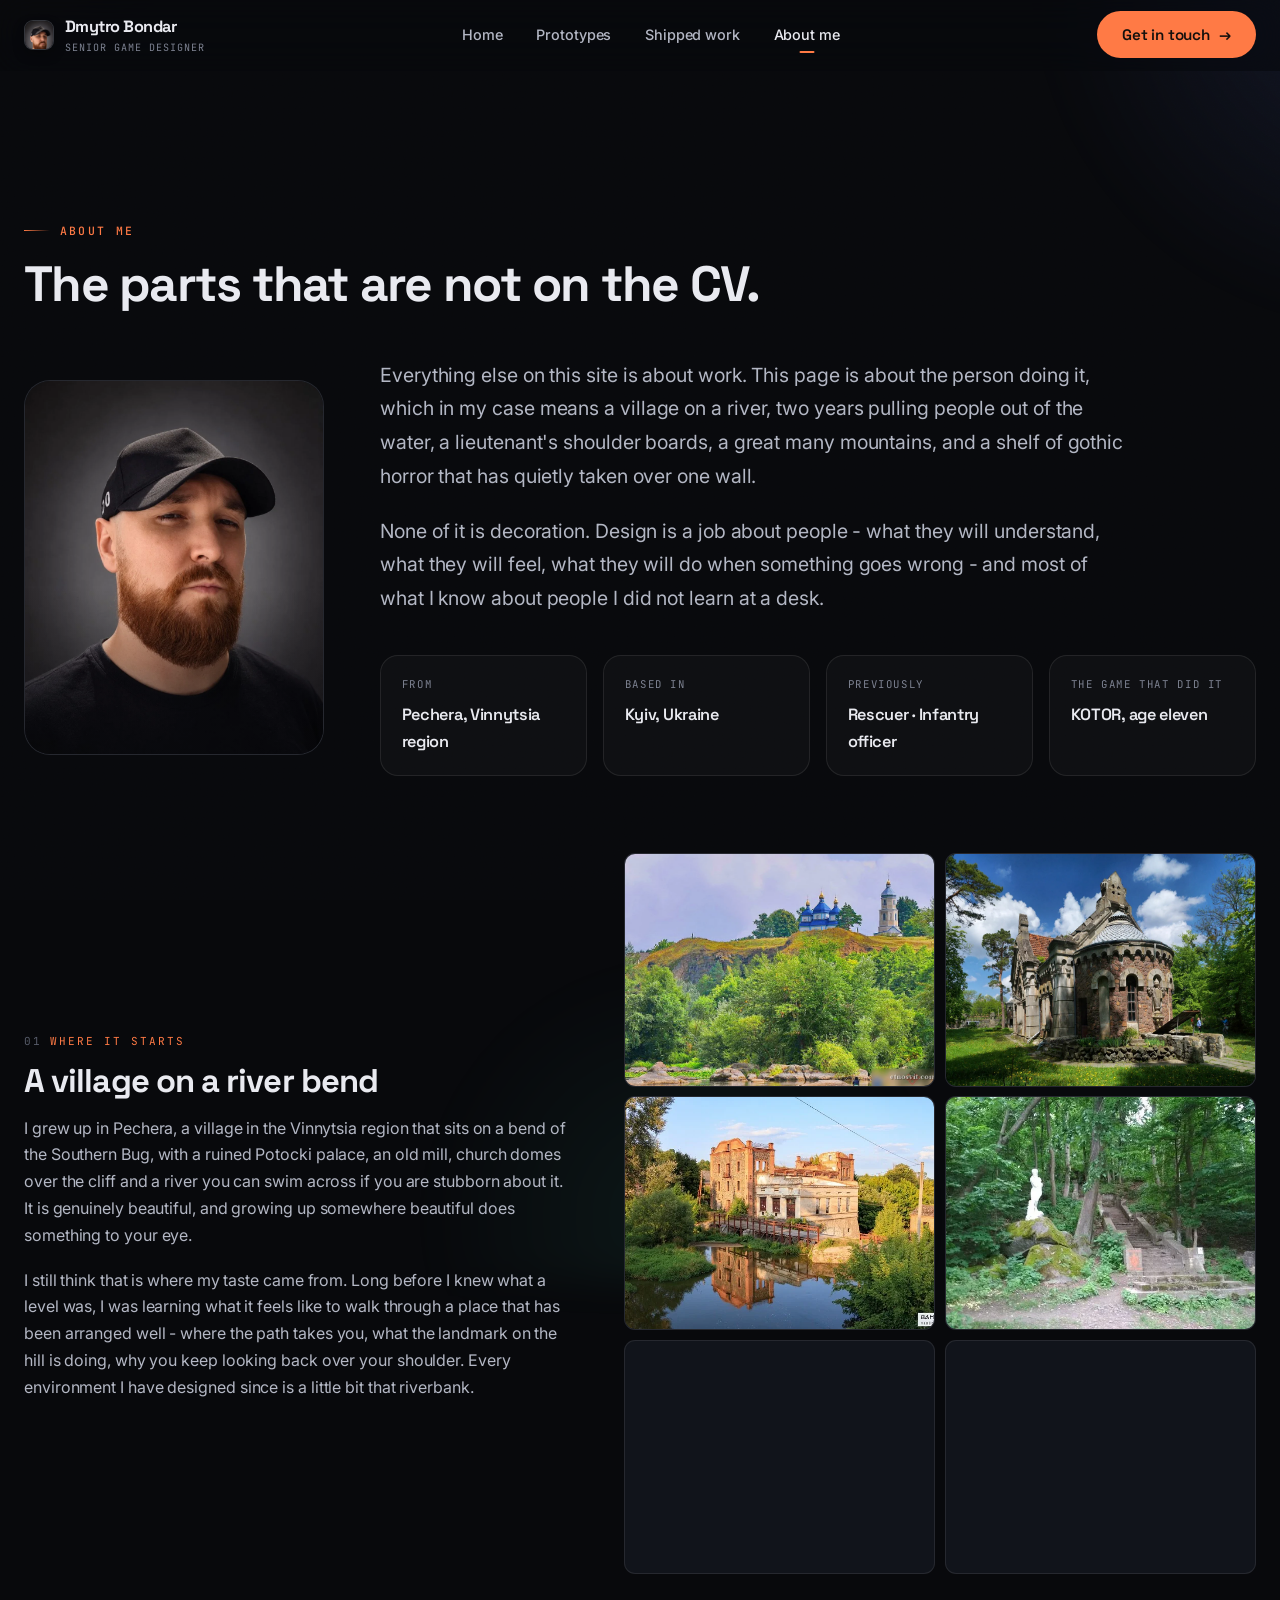
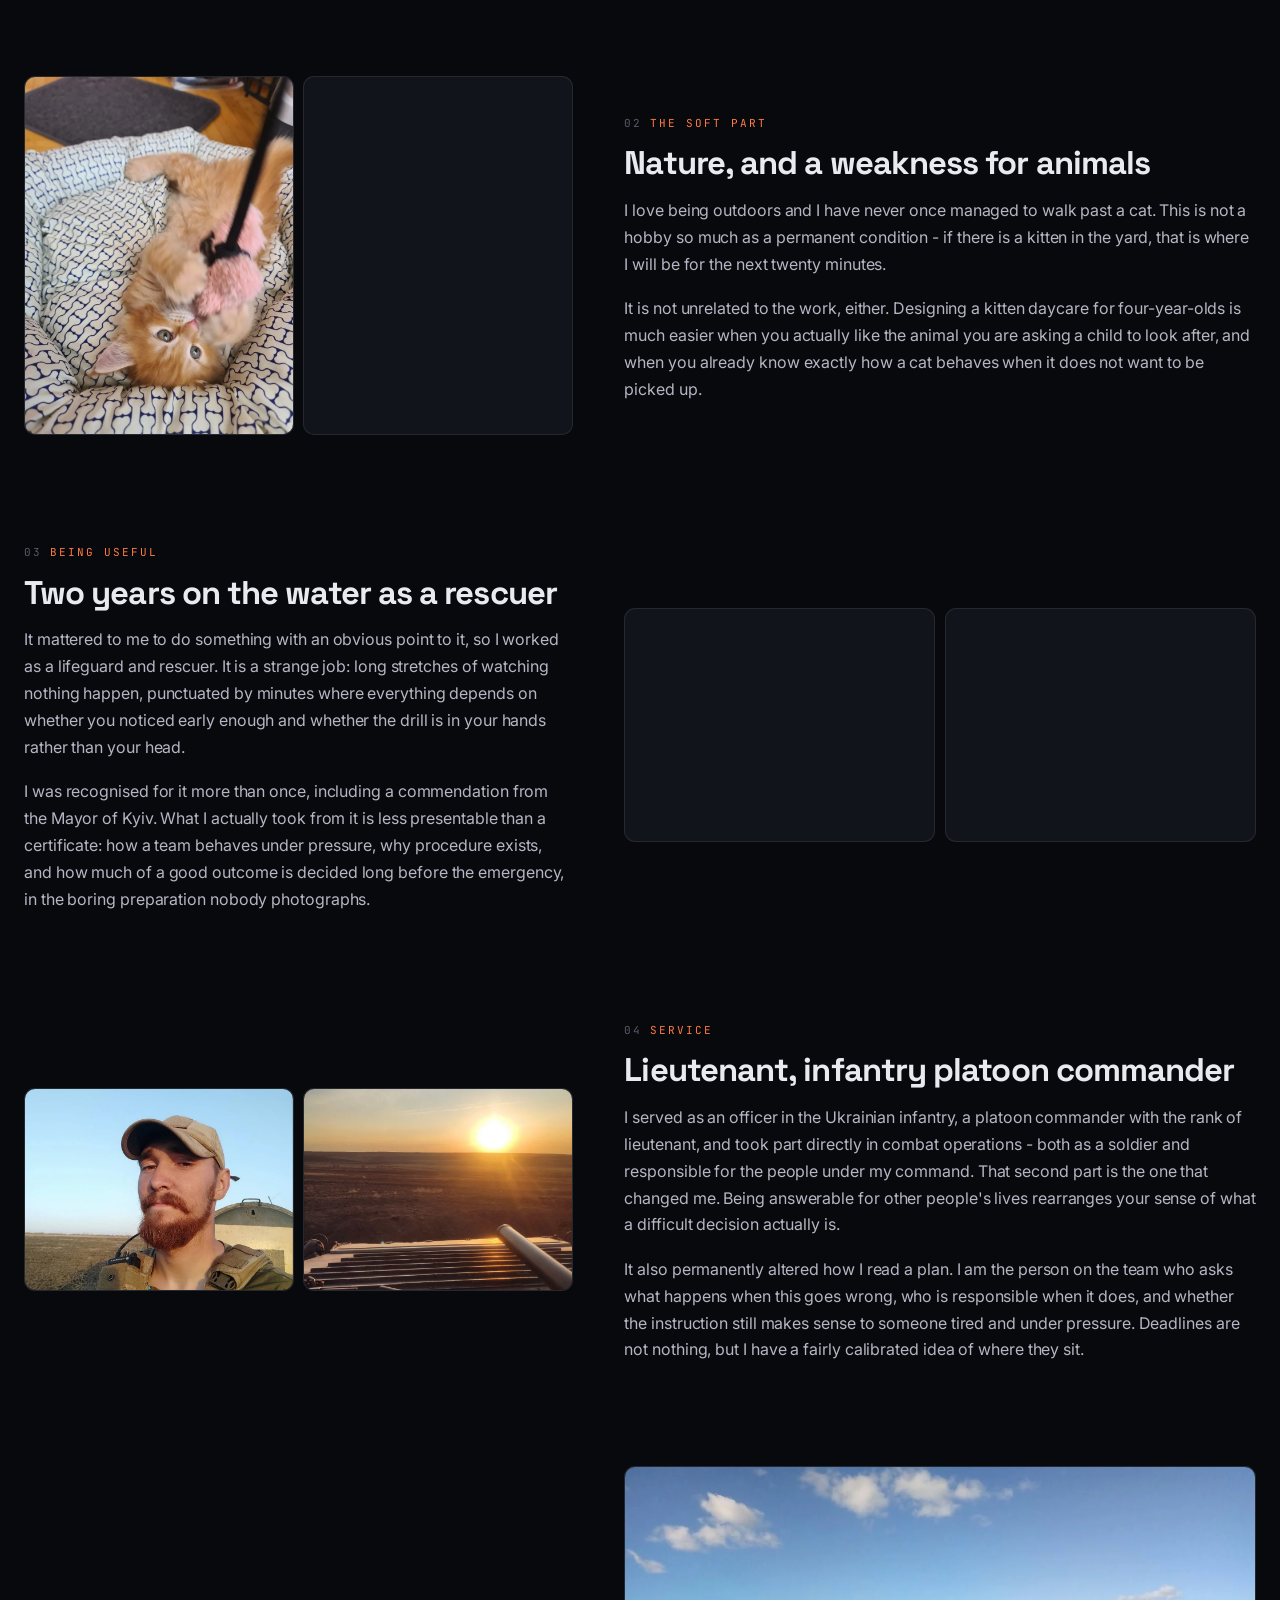
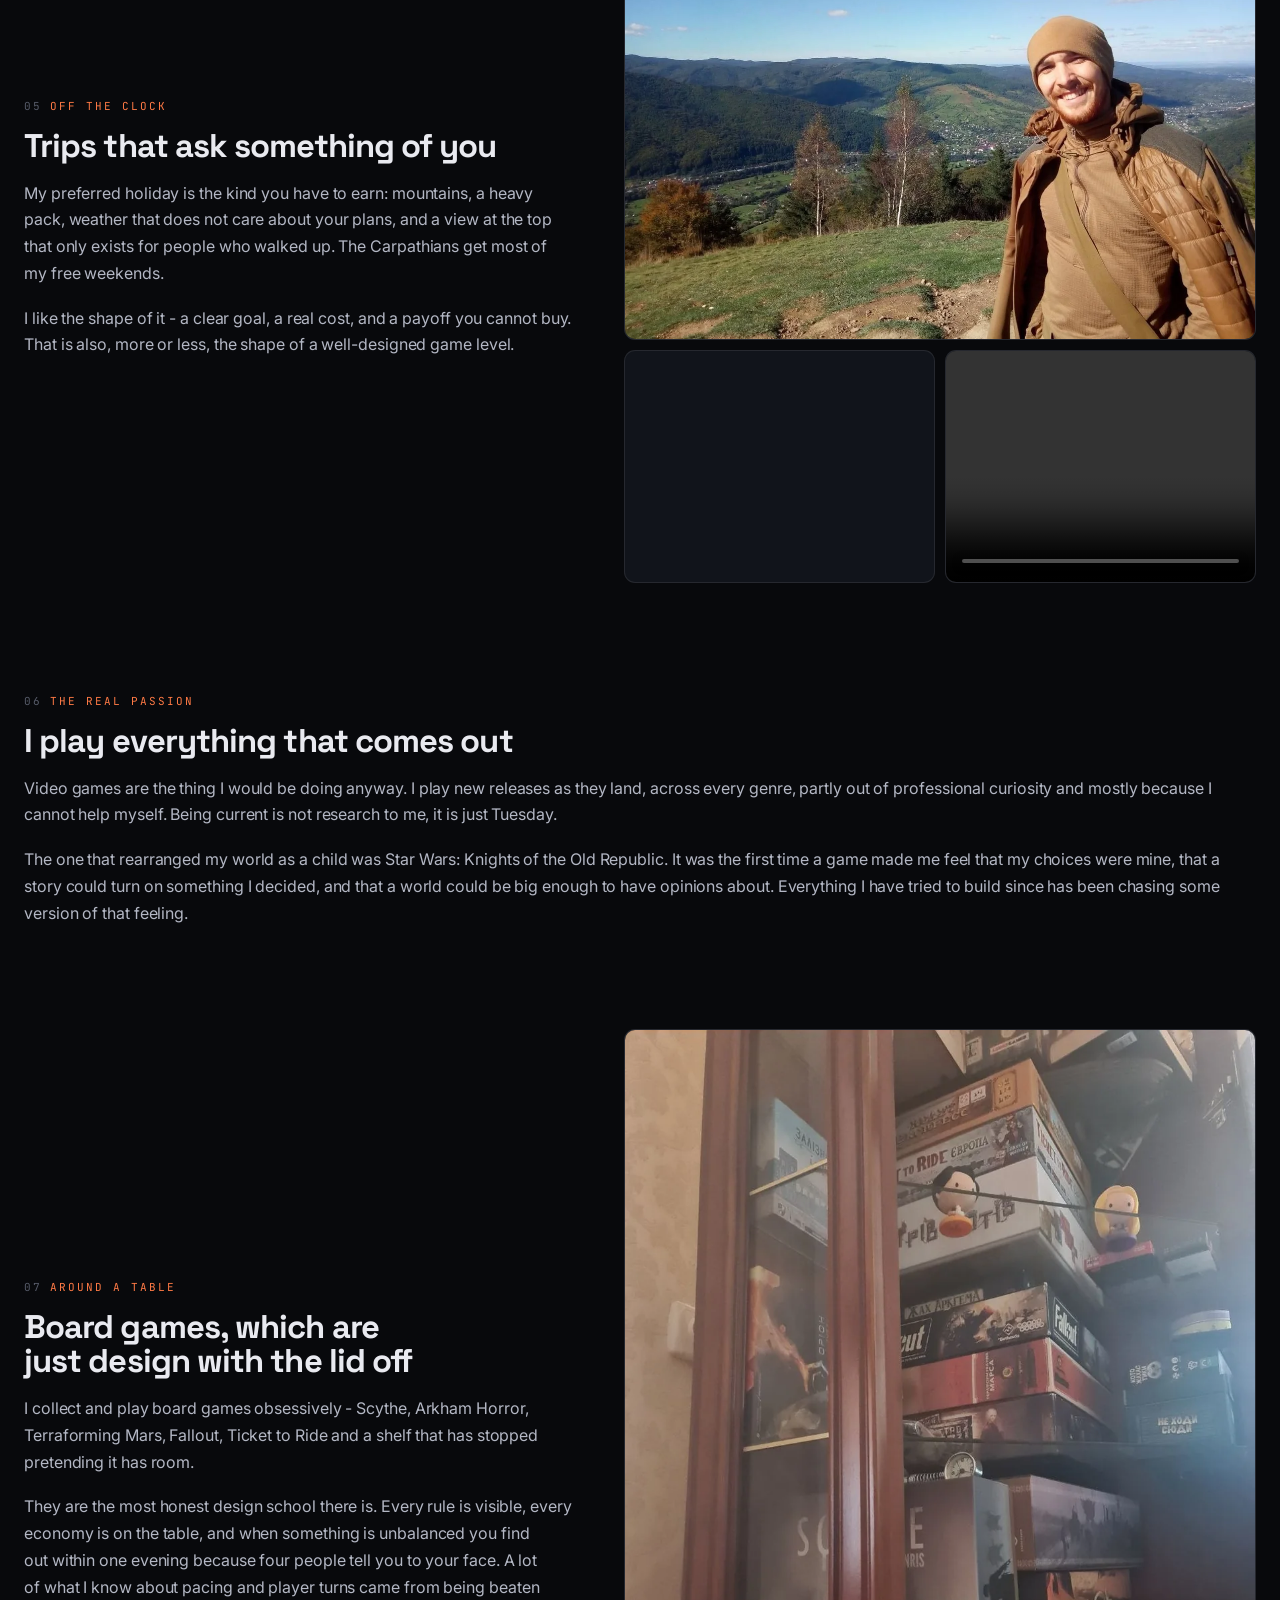
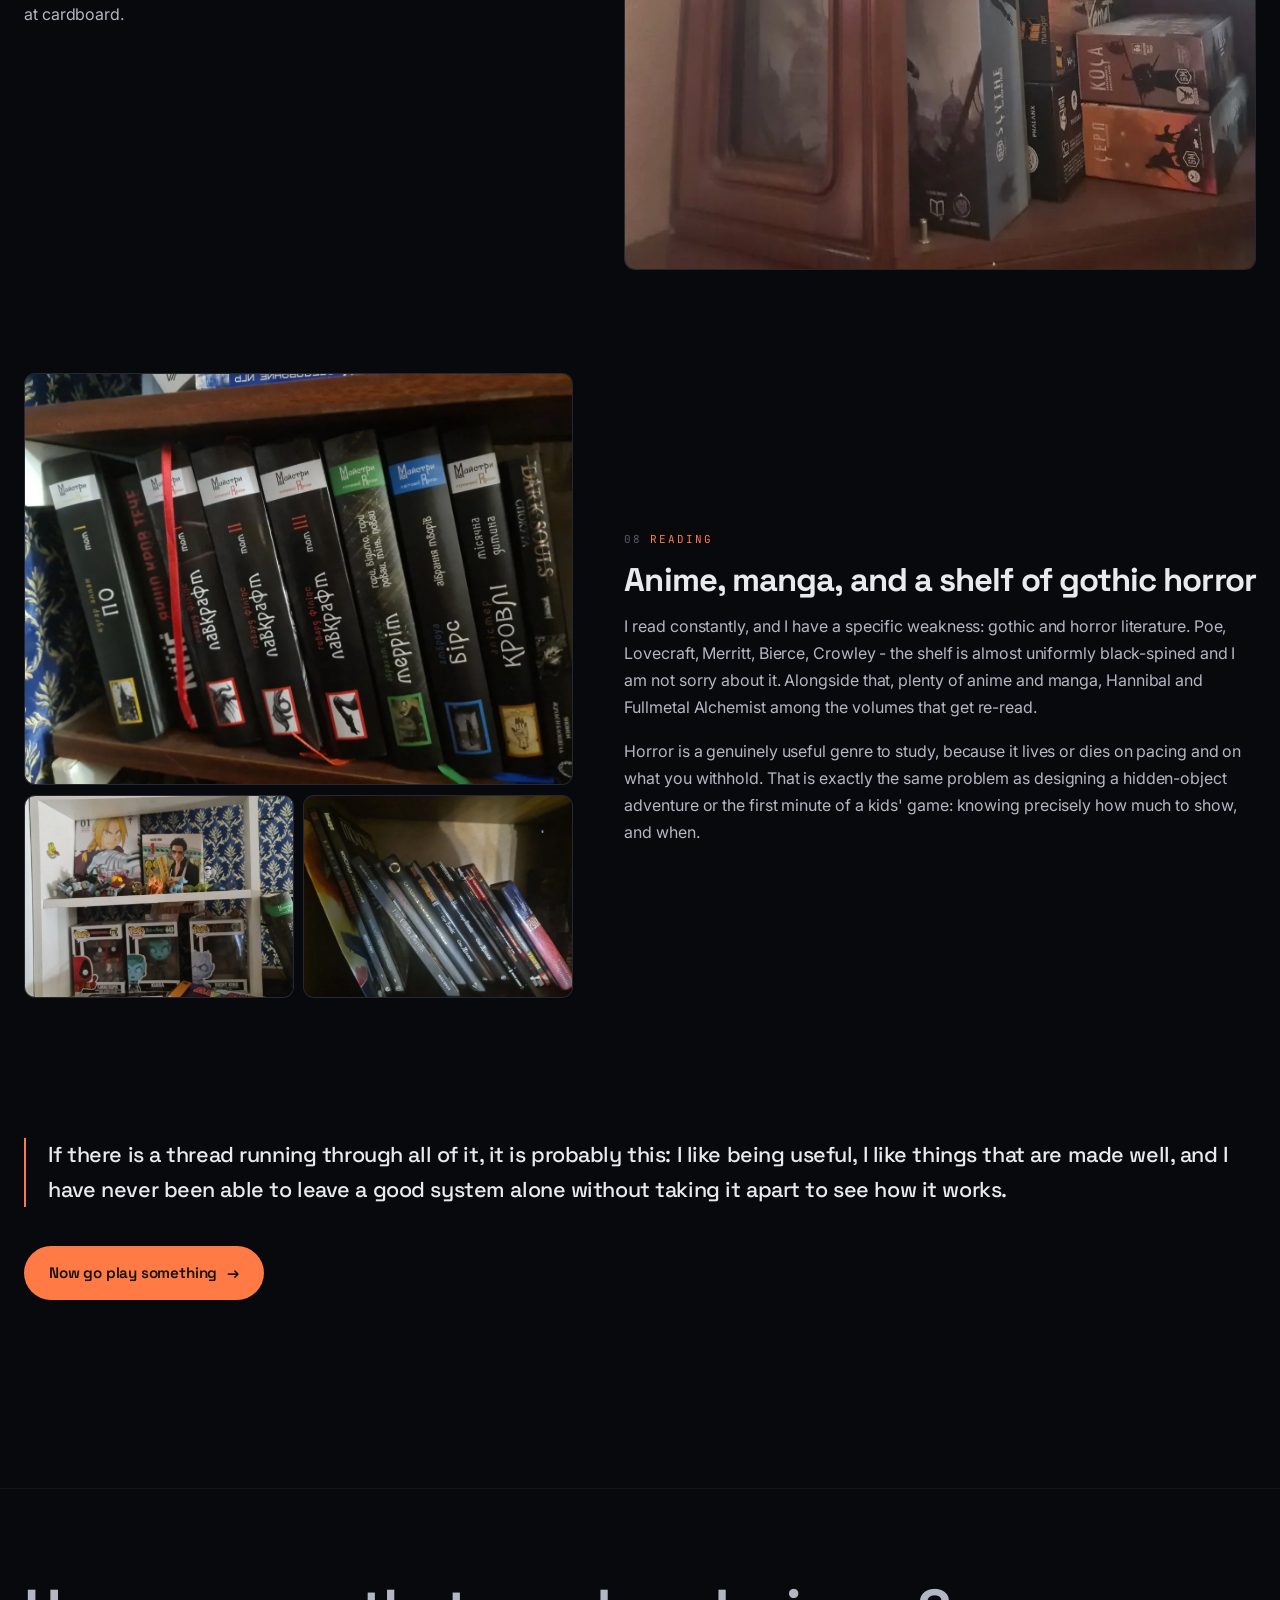
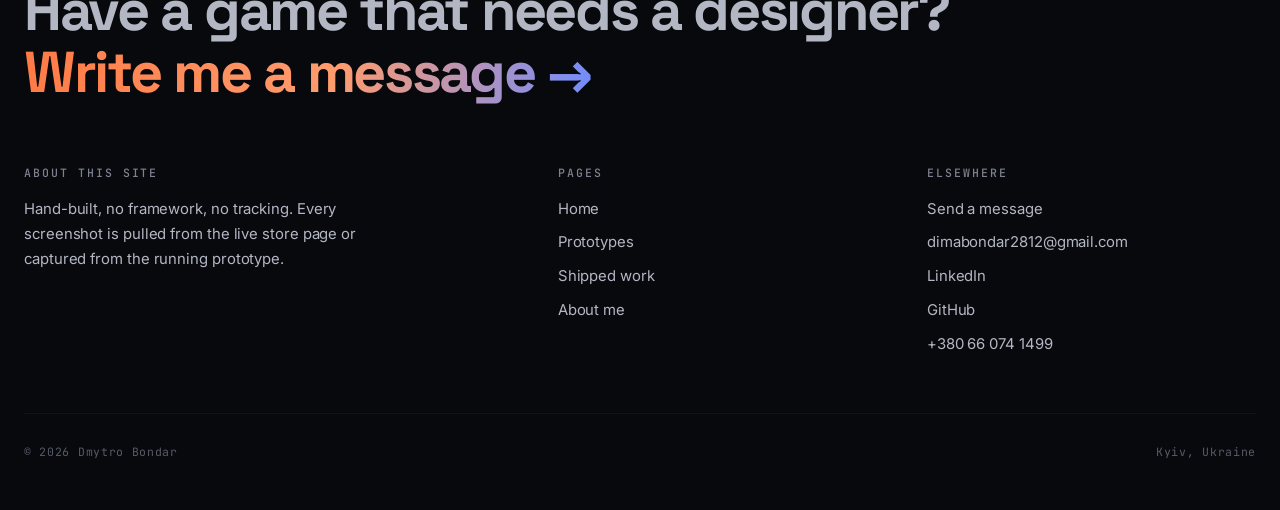
==== commit 17da4bf7: "Use Dmytro's own prototype captures, add avatar, fix rescue duration - 45 hand-captured prototype sc" ====
--- a/about.html
+++ b/about.html
@@ -4,16 +4,19 @@
 <meta charset="utf-8">
 <meta name="viewport" content="width=device-width, initial-scale=1">
 <title>About me - Dmytro Bondar</title>
-<meta name="description" content="The parts that are not on the CV: a village in Vinnytsia region, five years as a rescuer, service as an infantry officer, mountains, board games and gothic horror.">
+<meta name="description" content="The parts that are not on the CV: a village in Vinnytsia region, two years as a rescuer, service as an infantry officer, mountains, board games and gothic horror.">
 <meta name="author" content="Dmytro Bondar">
 <link rel="canonical" href="https://jotunlegion.github.io/about.html">
 <meta property="og:type" content="website">
 <meta property="og:title" content="About me - Dmytro Bondar">
-<meta property="og:description" content="The parts that are not on the CV: a village in Vinnytsia region, five years as a rescuer, service as an infantry officer, mountains, board games and gothic horror.">
+<meta property="og:description" content="The parts that are not on the CV: a village in Vinnytsia region, two years as a rescuer, service as an infantry officer, mountains, board games and gothic horror.">
 <meta property="og:url" content="https://jotunlegion.github.io/about.html">
 <meta name="twitter:card" content="summary_large_image">
 <meta name="theme-color" content="#08090c">
-<link rel="icon" href="data:image/svg+xml,%3Csvg xmlns='http://www.w3.org/2000/svg' viewBox='0 0 64 64'%3E%3Crect width='64' height='64' rx='15' fill='%23ff7a45'/%3E%3Ctext x='32' y='44' font-family='monospace' font-size='34' font-weight='bold' text-anchor='middle' fill='%2314100d'%3EDB%3C/text%3E%3C/svg%3E">
+<link rel="icon" type="image/png" sizes="32x32" href="favicon-32.png">
+<link rel="icon" type="image/png" sizes="192x192" href="favicon-192.png">
+<link rel="apple-touch-icon" href="apple-touch-icon.png">
+<meta property="og:image" content="https://jotunlegion.github.io/assets/img/life/avatar.webp">
 <link rel="preconnect" href="https://fonts.googleapis.com">
 <link rel="preconnect" href="https://fonts.gstatic.com" crossorigin>
 <link href="https://fonts.googleapis.com/css2?family=Inter:wght@400;500;600&family=JetBrains+Mono:wght@400;500&family=Space+Grotesk:wght@500;600;700&display=swap" rel="stylesheet">
@@ -24,7 +27,7 @@
 <header class="nav">
   <div class="nav-inner">
     <a class="brand" href="index.html">
-      <span class="mark" aria-hidden="true">DB</span>
+      <img class="mark" src="assets/img/life/avatar.webp" alt="" width="30" height="30">
       <span>Dmytro Bondar<small>SENIOR GAME DESIGNER</small></span>
     </a>
     <nav class="nav-links" aria-label="Main"><a href="index.html">Home</a><a href="lab.html">Prototypes</a><a href="work.html">Shipped work</a><a href="about.html" class="active" aria-current="page">About me</a><a class="nav-contact-m" href="#" data-contact>Get in touch &rarr;</a></nav>
@@ -47,7 +50,7 @@
       <div data-reveal style="--d:120ms">
         <p class="lead">
           Everything else on this site is about work. This page is about the person doing it, which
-          in my case means a village on a river, five years pulling people out of the water, a
+          in my case means a village on a river, two years pulling people out of the water, a
           lieutenant's shoulder boards, a great many mountains, and a shelf of gothic horror that
           has quietly taken over one wall.
         </p>
@@ -84,10 +87,10 @@
   <div class="story-item" data-reveal>
     <div class="story-text">
       <span class="story-kicker"><span class="num">03</span> Being useful</span>
-      <h3>Five years on the water as a rescuer</h3>
+      <h3>Two years on the water as a rescuer</h3>
       <p>It mattered to me to do something with an obvious point to it, so I worked as a lifeguard and rescuer. It is a strange job: long stretches of watching nothing happen, punctuated by minutes where everything depends on whether you noticed early enough and whether the drill is in your hands rather than your head.</p><p>I was recognised for it more than once, including a commendation from the Mayor of Kyiv. What I actually took from it is less presentable than a certificate: how a team behaves under pressure, why procedure exists, and how much of a good outcome is decided long before the emergency, in the boring preparation nobody photographs.</p>
     </div>
-    <div class="shots"><figure><img src="assets/img/life/rescue-1.webp" alt="Five years on the water as a rescuer" loading="lazy" decoding="async"></figure><figure><img src="assets/img/life/rescue-2.webp" alt="Five years on the water as a rescuer" loading="lazy" decoding="async"></figure></div>
+    <div class="shots"><figure><img src="assets/img/life/rescue-1.webp" alt="Two years on the water as a rescuer" loading="lazy" decoding="async"></figure><figure><img src="assets/img/life/rescue-2.webp" alt="Two years on the water as a rescuer" loading="lazy" decoding="async"></figure></div>
   </div>
   <div class="story-item" data-reveal>
     <div class="story-text">
--- a/assets/css/style.css
+++ b/assets/css/style.css
@@ -694,3 +694,60 @@
 @media (max-width: 800px) {
   .nav-contact-m { display: block; color: var(--accent) !important; }
 }
+
+/* ============================================================
+   15. Avatar - header mark and the hero identity block
+   ============================================================ */
+/* .mark is an <img> now, so the grid/text rules above no longer apply to it. */
+.brand img.mark {
+  object-fit: cover;
+  border-radius: 9px;
+  border: 1px solid rgba(255,255,255,.14);
+  box-shadow: 0 5px 16px -7px rgba(0,0,0,.9);
+  background: var(--bg-raise);
+}
+
+.hero-who { display: flex; align-items: center; gap: 1rem; margin-bottom: 1.7rem; }
+.hero-who img {
+  width: 72px; height: 72px; flex: none;
+  border-radius: 50%;
+  object-fit: cover;
+  border: 1px solid rgba(255,255,255,.16);
+  box-shadow: 0 10px 26px -12px rgba(0,0,0,.95), 0 0 0 4px rgba(255,122,69,.1);
+}
+.hero-who strong {
+  display: block;
+  font-family: var(--font-display);
+  font-size: 1.06rem;
+  font-weight: 600;
+  letter-spacing: -.025em;
+  margin-bottom: .18rem;
+}
+/* inside the identity block the role line is inline, not a standalone row */
+.hero-who .hero-role { display: inline-flex; margin-bottom: 0; font-size: .74rem; }
+@media (max-width: 520px) {
+  .hero-who .hero-role { flex-wrap: wrap; }
+}
+
+/* ============================================================
+   16. Gallery strip - some cards carry 15 shots
+   ============================================================ */
+/* Thumbnails used to divide the card width, so a long gallery shrank them to
+   slivers. Fix their size and let the strip scroll instead. */
+.proj-strip {
+  gap: .34rem;
+  padding-bottom: .45rem;
+  overflow-x: auto;
+  overscroll-behavior-x: contain;
+  scrollbar-width: thin;
+  -webkit-mask-image: linear-gradient(90deg, #000 92%, transparent);
+  mask-image: linear-gradient(90deg, #000 92%, transparent);
+}
+.proj-strip button { flex: 0 0 auto; width: 46px; height: 42px; }
+.proj-strip::-webkit-scrollbar { height: 5px; }
+.proj-strip::-webkit-scrollbar-thumb { background: #2b303b; border: 0; border-radius: 6px; }
+.proj-strip::-webkit-scrollbar-track { background: transparent; }
+
+/* Portrait phone captures need a taller frame, or they float in dead space. */
+.proj-shot.portrait { aspect-ratio: 5 / 4; }
+.proj-shot.portrait img { object-position: center top; }
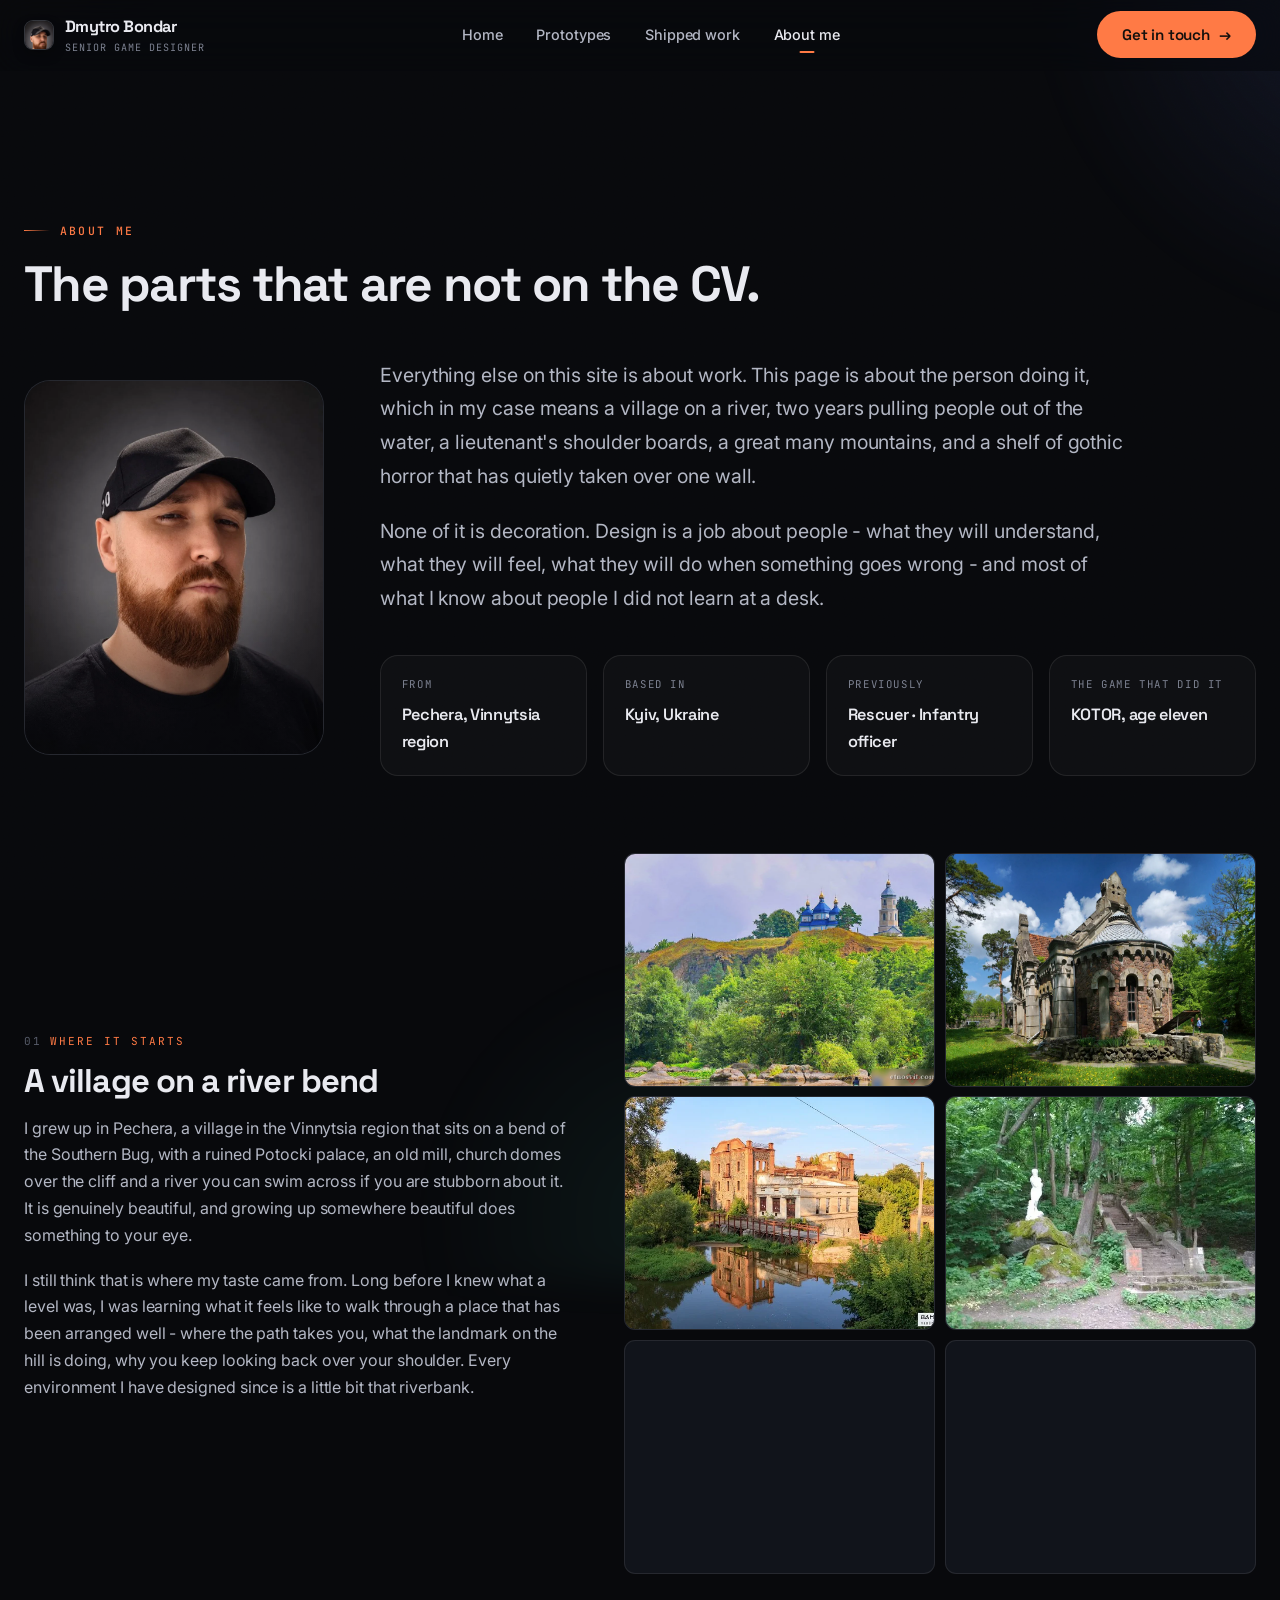
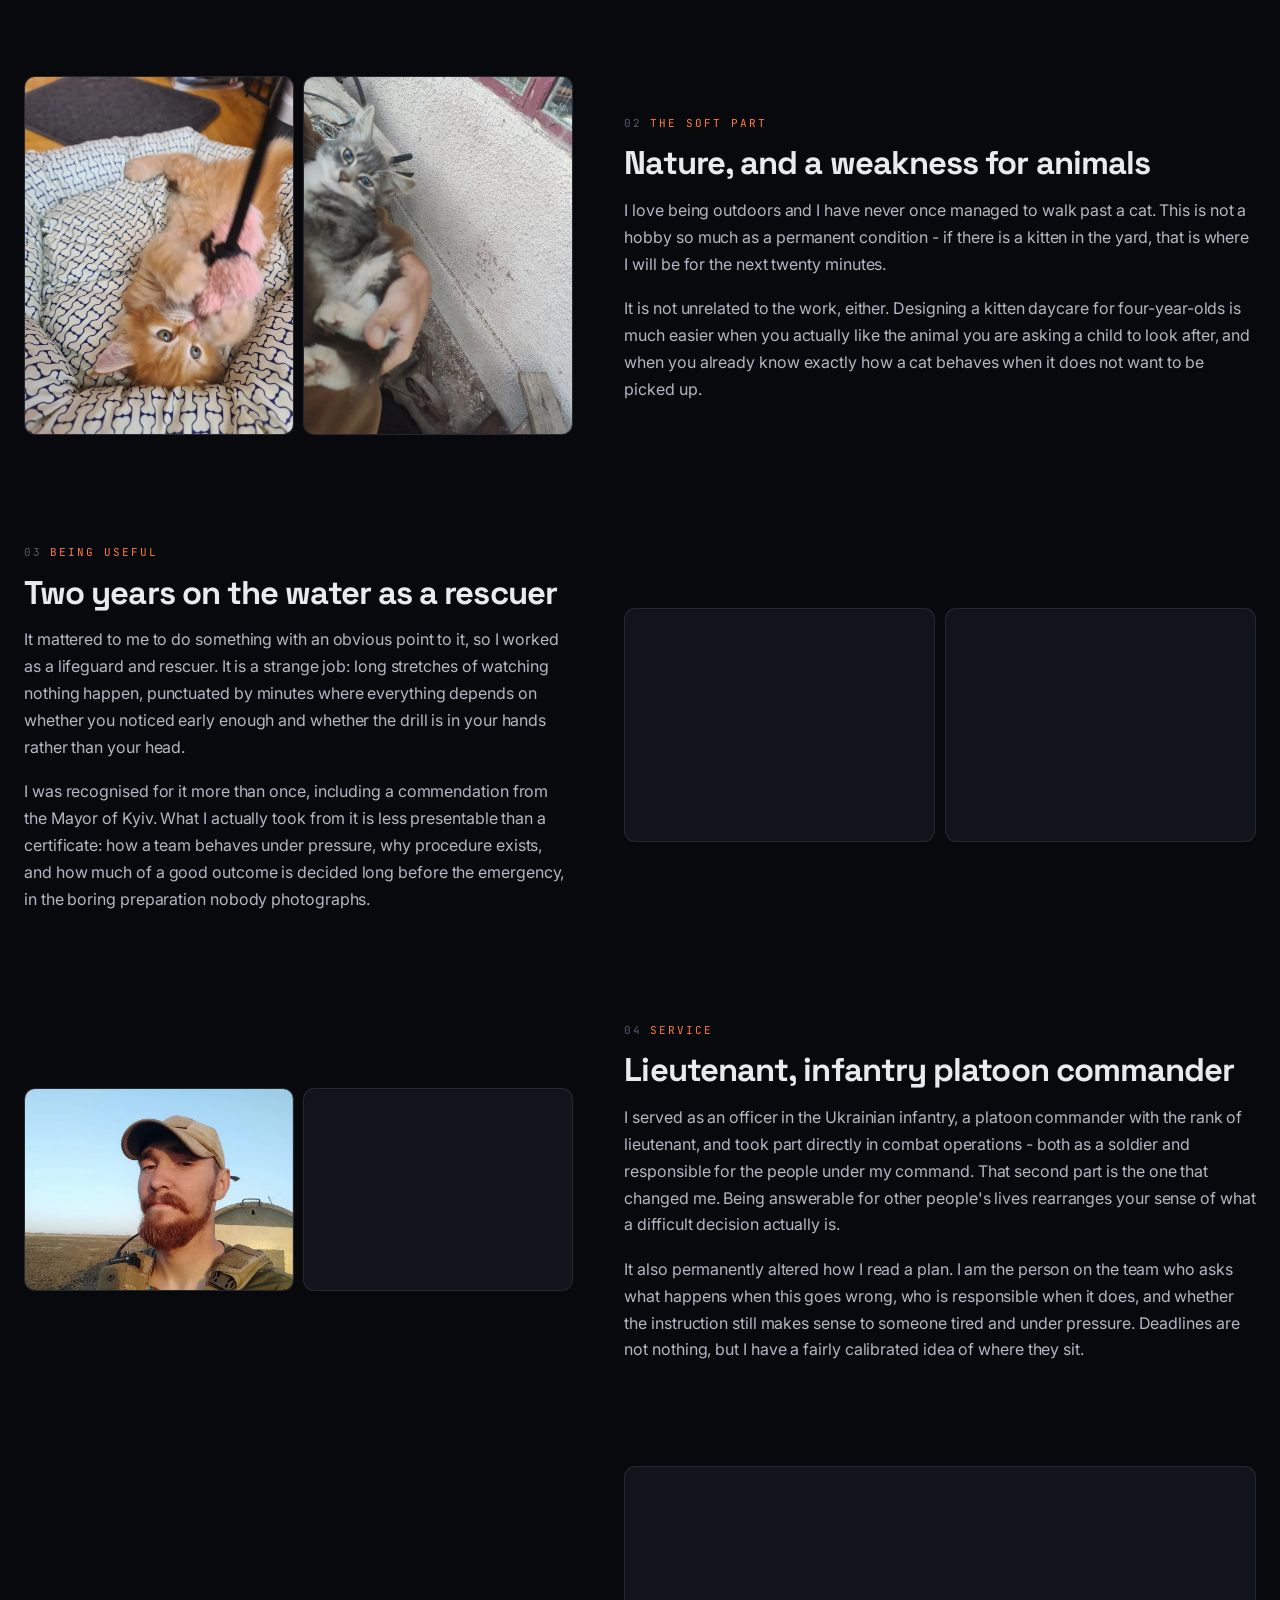
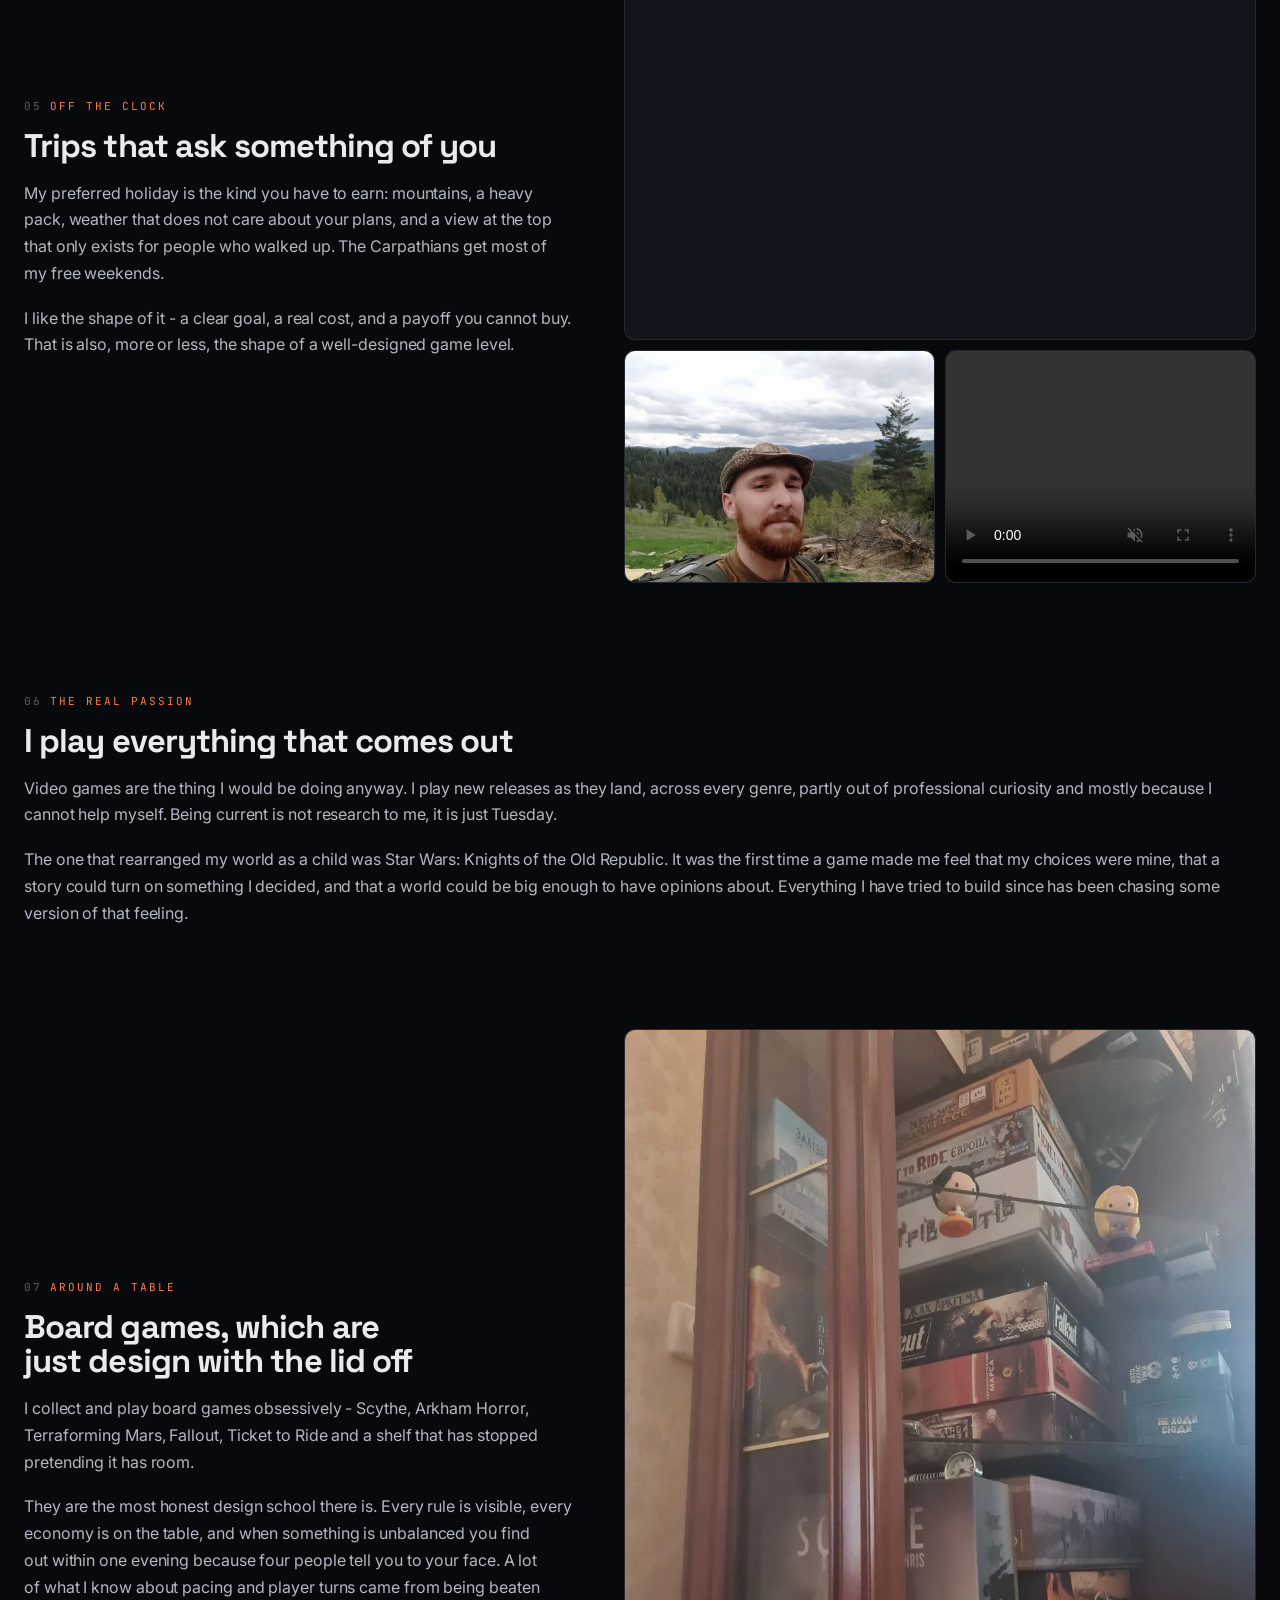
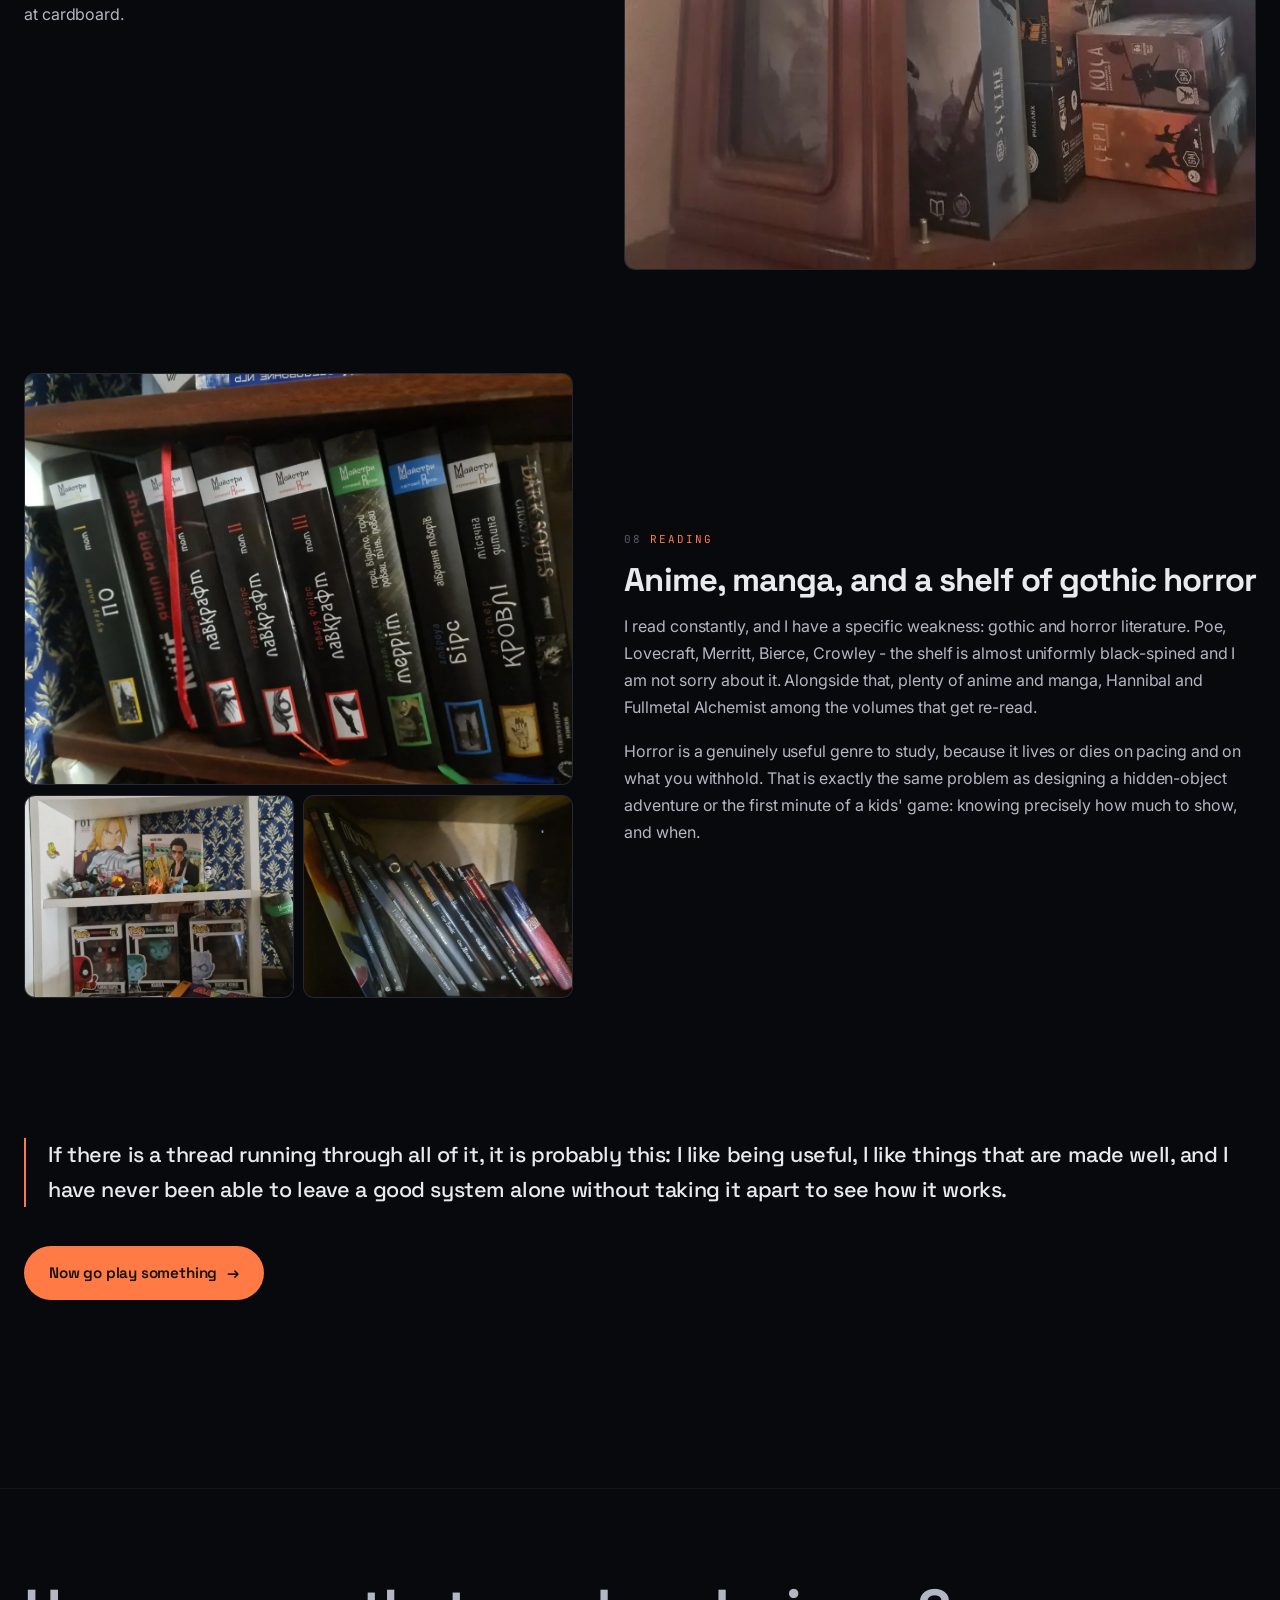
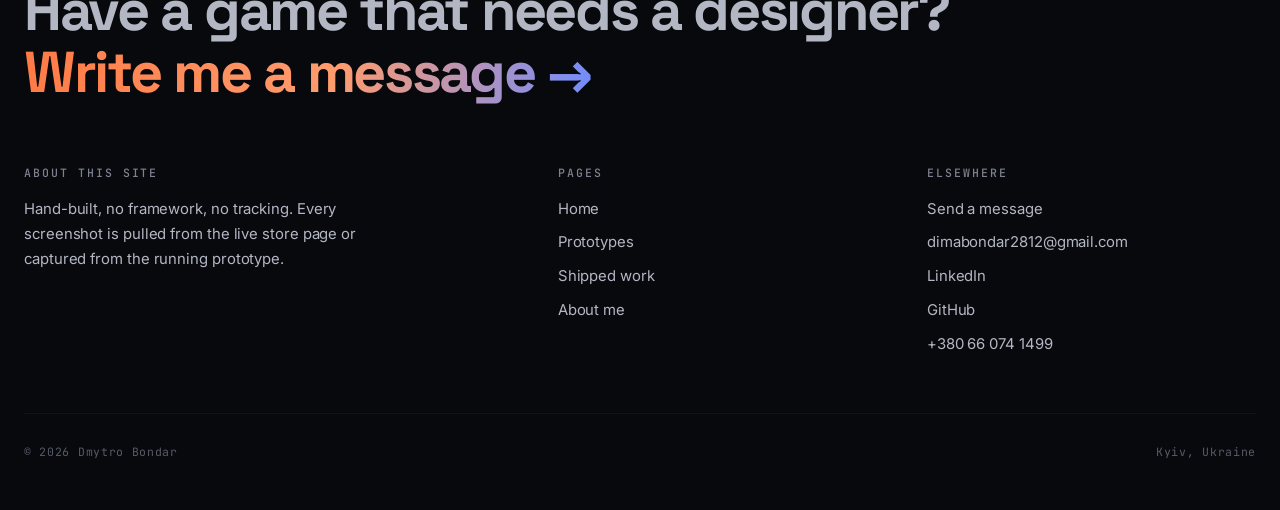
==== commit 8588b5d8: "Big hero portrait, loud tappable PLAY panel, dmytrobondar.pages.dev - Hero: dropped the small avatar" ====
--- a/about.html
+++ b/about.html
@@ -6,17 +6,17 @@
 <title>About me - Dmytro Bondar</title>
 <meta name="description" content="The parts that are not on the CV: a village in Vinnytsia region, two years as a rescuer, service as an infantry officer, mountains, board games and gothic horror.">
 <meta name="author" content="Dmytro Bondar">
-<link rel="canonical" href="https://jotunlegion.github.io/about.html">
+<link rel="canonical" href="https://dmytrobondar.pages.dev/about">
 <meta property="og:type" content="website">
 <meta property="og:title" content="About me - Dmytro Bondar">
 <meta property="og:description" content="The parts that are not on the CV: a village in Vinnytsia region, two years as a rescuer, service as an infantry officer, mountains, board games and gothic horror.">
-<meta property="og:url" content="https://jotunlegion.github.io/about.html">
+<meta property="og:url" content="https://dmytrobondar.pages.dev/about">
 <meta name="twitter:card" content="summary_large_image">
 <meta name="theme-color" content="#08090c">
 <link rel="icon" type="image/png" sizes="32x32" href="favicon-32.png">
 <link rel="icon" type="image/png" sizes="192x192" href="favicon-192.png">
 <link rel="apple-touch-icon" href="apple-touch-icon.png">
-<meta property="og:image" content="https://jotunlegion.github.io/assets/img/life/avatar.webp">
+<meta property="og:image" content="https://dmytrobondar.pages.dev/assets/img/life/avatar.webp">
 <link rel="preconnect" href="https://fonts.googleapis.com">
 <link rel="preconnect" href="https://fonts.gstatic.com" crossorigin>
 <link href="https://fonts.googleapis.com/css2?family=Inter:wght@400;500;600&family=JetBrains+Mono:wght@400;500&family=Space+Grotesk:wght@500;600;700&display=swap" rel="stylesheet">
--- a/assets/css/style.css
+++ b/assets/css/style.css
@@ -501,55 +501,93 @@
 ::-webkit-scrollbar-thumb:hover { background: #343947; }
 
 /* ============================================================
-   12. Play band - the prototypes CTA, deliberately loud
+   12. Play band - the loudest thing on the page, and one big tap target
    ============================================================ */
 .play-band {
+  display: block;
   position: relative;
   margin: clamp(2rem, 5vw, 3.5rem) 0;
+  border-radius: var(--radius-lg);
   overflow: hidden;
-}
+  color: #17110c;
+  background: linear-gradient(112deg, #ff7a45 0%, #ff9c4f 46%, #ffc46b 100%);
+  box-shadow: 0 22px 60px -24px rgba(255,122,69,.62);
+  transition: transform .4s var(--ease-out), box-shadow .4s var(--ease-out);
+}
+.play-band:hover, .play-band:focus-visible {
+  transform: translateY(-4px);
+  box-shadow: 0 34px 78px -24px rgba(255,122,69,.8);
+}
+.play-band:active { transform: translateY(-1px); }
+.play-band:focus-visible { outline: 3px solid #fff; outline-offset: 4px; }
+
+/* a soft light sweeping across on hover, so the panel reads as pressable */
+.play-band::after {
+  content: '';
+  position: absolute; inset: 0;
+  background: linear-gradient(100deg, transparent 30%, rgba(255,255,255,.34) 50%, transparent 70%);
+  transform: translateX(-100%);
+  transition: transform .9s var(--ease-out);
+  pointer-events: none;
+}
+.play-band:hover::after { transform: translateX(100%); }
+@media (prefers-reduced-motion: reduce) { .play-band::after { display: none; } }
+
 .play-band-inner {
   display: grid;
   grid-template-columns: 1fr auto;
   align-items: center;
   gap: clamp(1.5rem, 4vw, 3.5rem);
-  padding: clamp(2rem, 4.5vw, 3.4rem);
-  border: 1px solid rgba(255,122,69,.34);
-  border-radius: var(--radius-lg);
-  background:
-    radial-gradient(90% 130% at 88% 0%, rgba(255,122,69,.2), transparent 62%),
-    radial-gradient(70% 120% at 5% 100%, rgba(111,140,255,.16), transparent 60%),
-    linear-gradient(150deg, rgba(255,255,255,.05), rgba(255,255,255,.014));
-  backdrop-filter: blur(8px);
-}
-@media (max-width: 860px) { .play-band-inner { grid-template-columns: 1fr; } }
-.play-band h2 { font-size: clamp(1.7rem, 3.4vw, 2.5rem); margin-bottom: .9rem; }
-.play-band p { max-width: 54ch; font-size: .99rem; margin: 0; }
-
-.btn-xl {
-  padding: 1.15rem 2.3rem;
-  font-size: 1.12rem;
+  padding: clamp(1.9rem, 4.2vw, 3.2rem);
+}
+@media (max-width: 900px) { .play-band-inner { grid-template-columns: 1fr; } }
+
+.play-band-eyebrow {
+  display: block;
+  font-family: var(--font-mono);
+  font-size: .72rem;
+  font-weight: 500;
+  letter-spacing: .17em;
+  text-transform: uppercase;
+  color: rgba(23,17,12,.72);
+  margin-bottom: .9rem;
+}
+.play-band h2 {
+  font-size: clamp(1.75rem, 3.6vw, 2.7rem);
+  color: #17110c;
+  margin-bottom: .8rem;
+}
+.play-band p {
+  max-width: 52ch;
+  margin: 0;
+  font-size: 1rem;
+  color: rgba(23,17,12,.82);
+}
+
+.play-band-cta { display: grid; justify-items: center; gap: .5rem; }
+.play-word {
+  display: block;
+  padding: .5rem 2.1rem .62rem;
   border-radius: 100px;
-  box-shadow: 0 16px 40px -14px rgba(255,122,69,.7);
+  background: #17110c;
+  color: #ffb07a;
+  font-family: var(--font-display);
+  font-size: clamp(2.5rem, 6vw, 4.1rem);
+  font-weight: 700;
+  letter-spacing: .04em;
+  line-height: 1.05;
+  box-shadow: 0 12px 30px -12px rgba(23,17,12,.7);
+  transition: transform .35s var(--ease-out), color .3s;
+}
+.play-band:hover .play-word { transform: scale(1.045); color: #ffc79c; }
+.play-sub {
+  font-family: var(--font-mono);
+  font-size: .72rem;
+  letter-spacing: .1em;
+  text-transform: uppercase;
+  color: rgba(23,17,12,.72);
   white-space: nowrap;
 }
-.btn-xl:hover { box-shadow: 0 22px 52px -14px rgba(255,122,69,.85); transform: translateY(-3px); }
-/* a slow breathing ring so the eye lands here first */
-.btn-xl::after {
-  content: '';
-  position: absolute; inset: -3px;
-  border-radius: 100px;
-  border: 1px solid rgba(255,122,69,.55);
-  animation: pulse 2.8s var(--ease) infinite;
-  pointer-events: none;
-}
-.btn-xl { position: relative; }
-@keyframes pulse {
-  0%   { transform: scale(1);    opacity: .8; }
-  70%  { transform: scale(1.13); opacity: 0;  }
-  100% { transform: scale(1.13); opacity: 0;  }
-}
-@media (prefers-reduced-motion: reduce) { .btn-xl::after { animation: none; opacity: .5; } }
 
 /* ============================================================
    13. Contact dialog
@@ -696,7 +734,7 @@
 }
 
 /* ============================================================
-   15. Avatar - header mark and the hero identity block
+   15. Avatar mark + hero portrait column
    ============================================================ */
 /* .mark is an <img> now, so the grid/text rules above no longer apply to it. */
 .brand img.mark {
@@ -707,26 +745,48 @@
   background: var(--bg-raise);
 }
 
-.hero-who { display: flex; align-items: center; gap: 1rem; margin-bottom: 1.7rem; }
-.hero-who img {
-  width: 72px; height: 72px; flex: none;
-  border-radius: 50%;
+.hero-side { display: grid; gap: 1.15rem; align-content: center; }
+
+.hero-photo {
+  position: relative;
+  margin: 0;
+  border-radius: var(--radius-lg);
+  overflow: hidden;
+  border: 1px solid var(--line);
+  background: var(--bg-raise);
+  aspect-ratio: 4 / 5;
+}
+.hero-photo img {
+  width: 100%; height: 100%;
   object-fit: cover;
-  border: 1px solid rgba(255,255,255,.16);
-  box-shadow: 0 10px 26px -12px rgba(0,0,0,.95), 0 0 0 4px rgba(255,122,69,.1);
-}
-.hero-who strong {
+  object-position: center 22%;
   display: block;
-  font-family: var(--font-display);
-  font-size: 1.06rem;
-  font-weight: 600;
-  letter-spacing: -.025em;
-  margin-bottom: .18rem;
-}
-/* inside the identity block the role line is inline, not a standalone row */
-.hero-who .hero-role { display: inline-flex; margin-bottom: 0; font-size: .74rem; }
-@media (max-width: 520px) {
-  .hero-who .hero-role { flex-wrap: wrap; }
+  transition: transform .9s var(--ease-out);
+}
+.hero-photo:hover img { transform: scale(1.03); }
+.hero-photo::after {
+  content: '';
+  position: absolute; inset: 0;
+  background:
+    radial-gradient(70% 50% at 82% 4%, rgba(255,122,69,.18), transparent 68%),
+    linear-gradient(180deg, transparent 52%, rgba(8,9,12,.9));
+  pointer-events: none;
+}
+.hero-photo figcaption {
+  position: absolute; left: 1.15rem; right: 1.15rem; bottom: 1rem;
+  z-index: 2;
+  font-family: var(--font-mono);
+  font-size: .69rem;
+  letter-spacing: .13em;
+  text-transform: uppercase;
+  color: var(--text-2);
+}
+
+/* On one column the portrait would eat the fold, so cap and centre it. */
+@media (max-width: 960px) {
+  .hero-side { max-width: 420px; margin-inline: auto; }
+  .hero-photo { aspect-ratio: 3 / 2; }
+  .hero-photo img { object-position: center 18%; }
 }
 
 /* ============================================================
